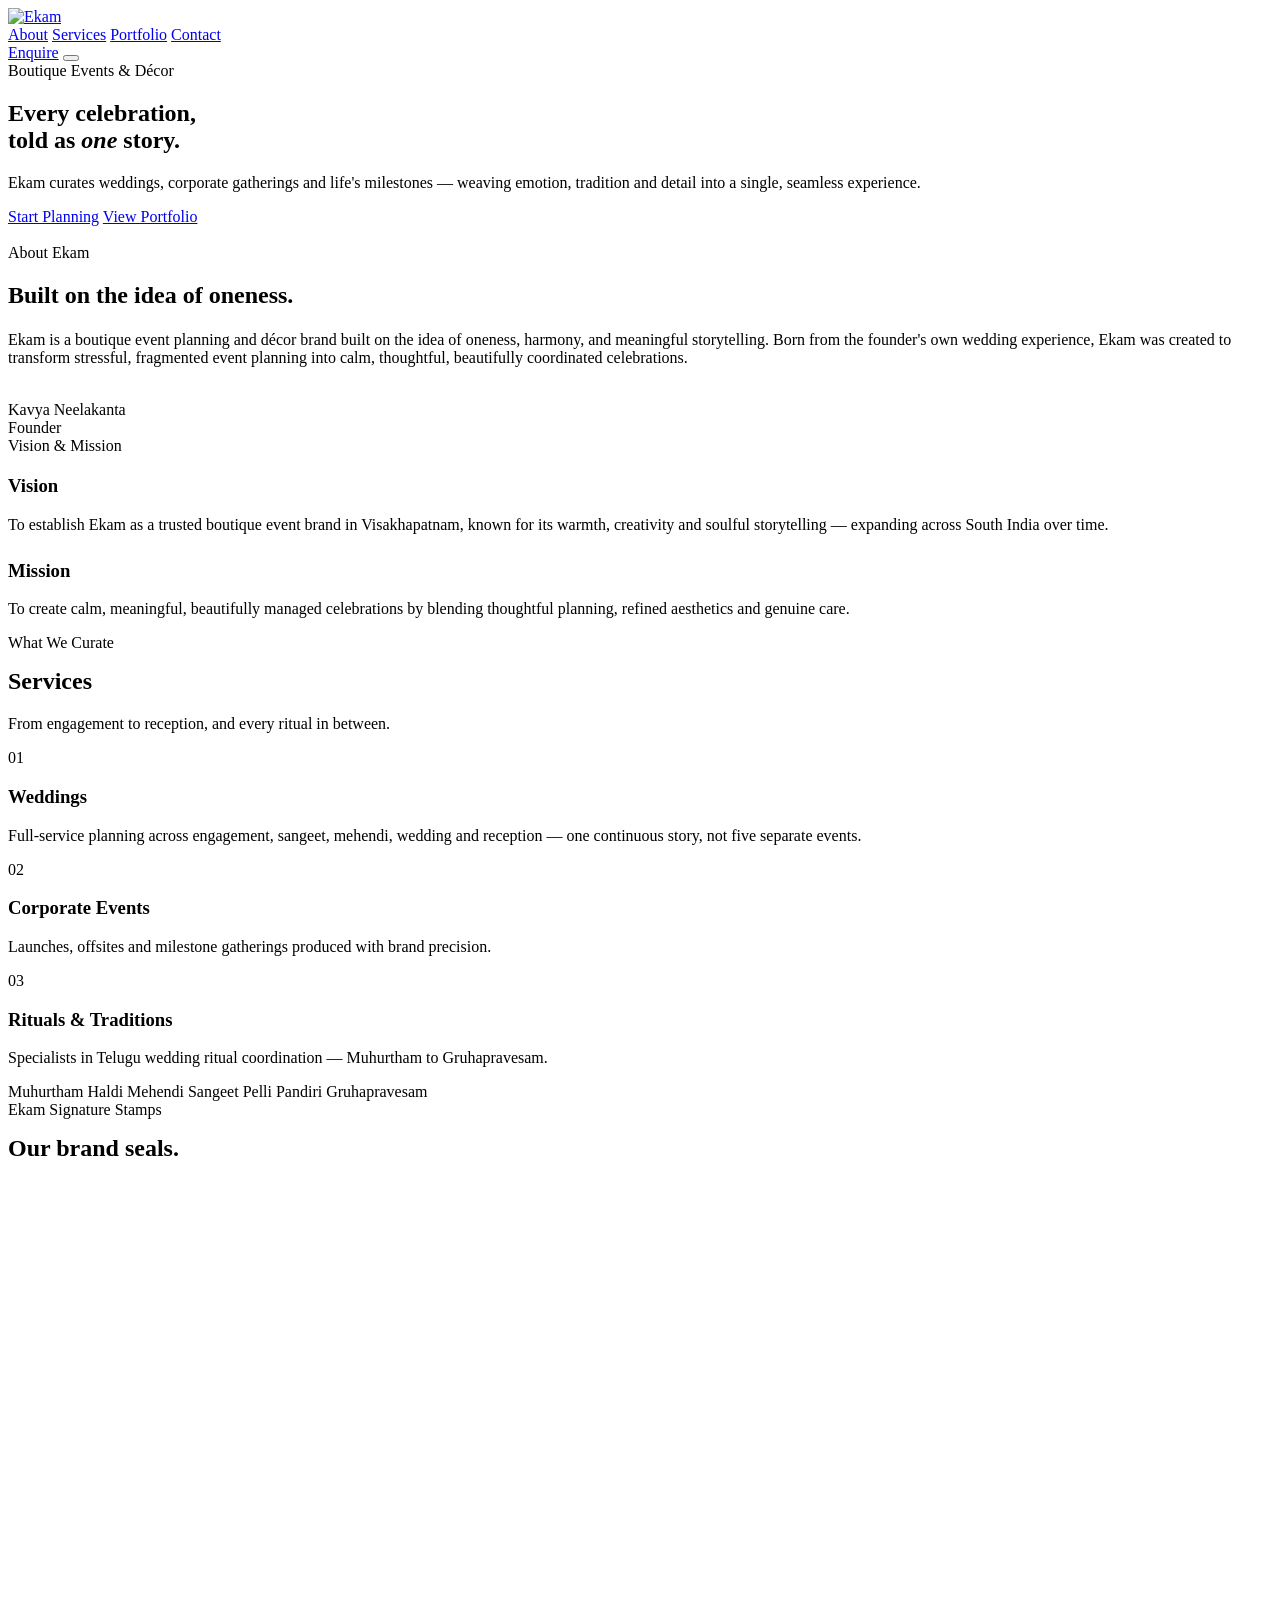
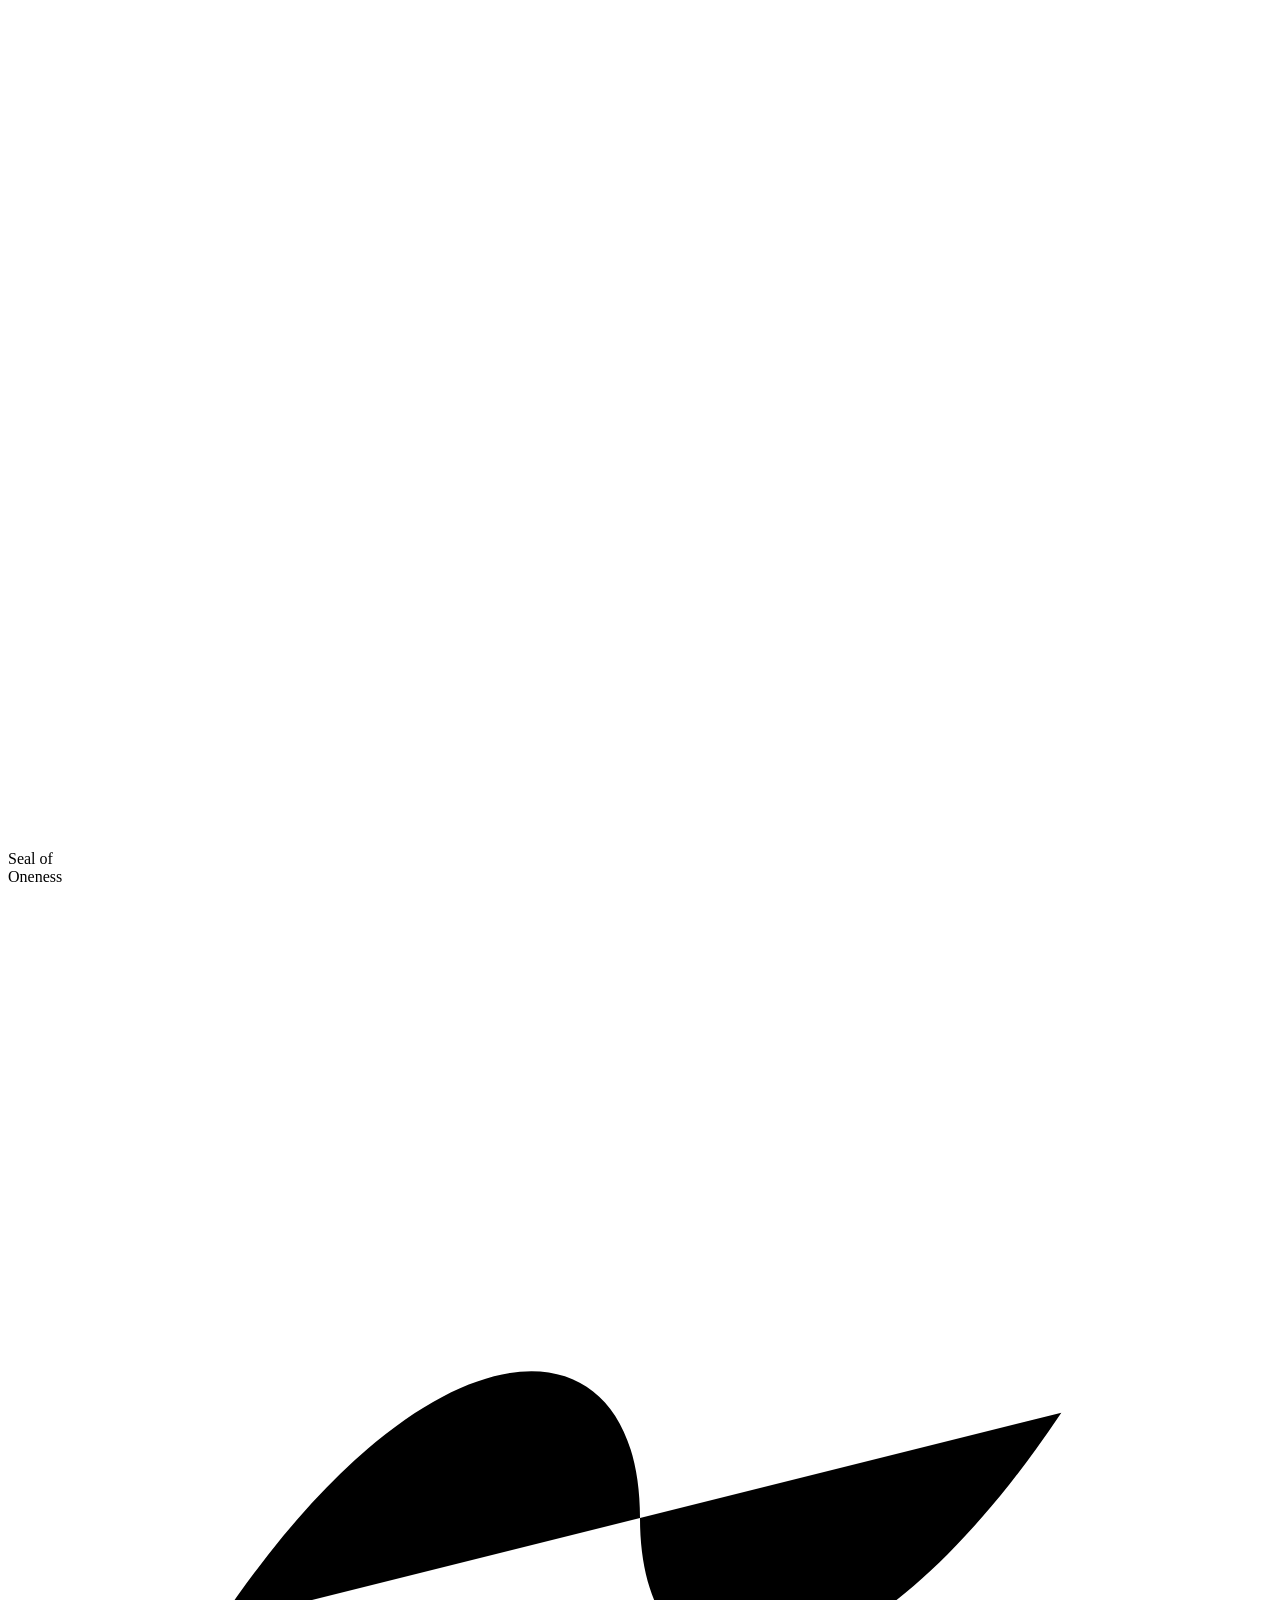
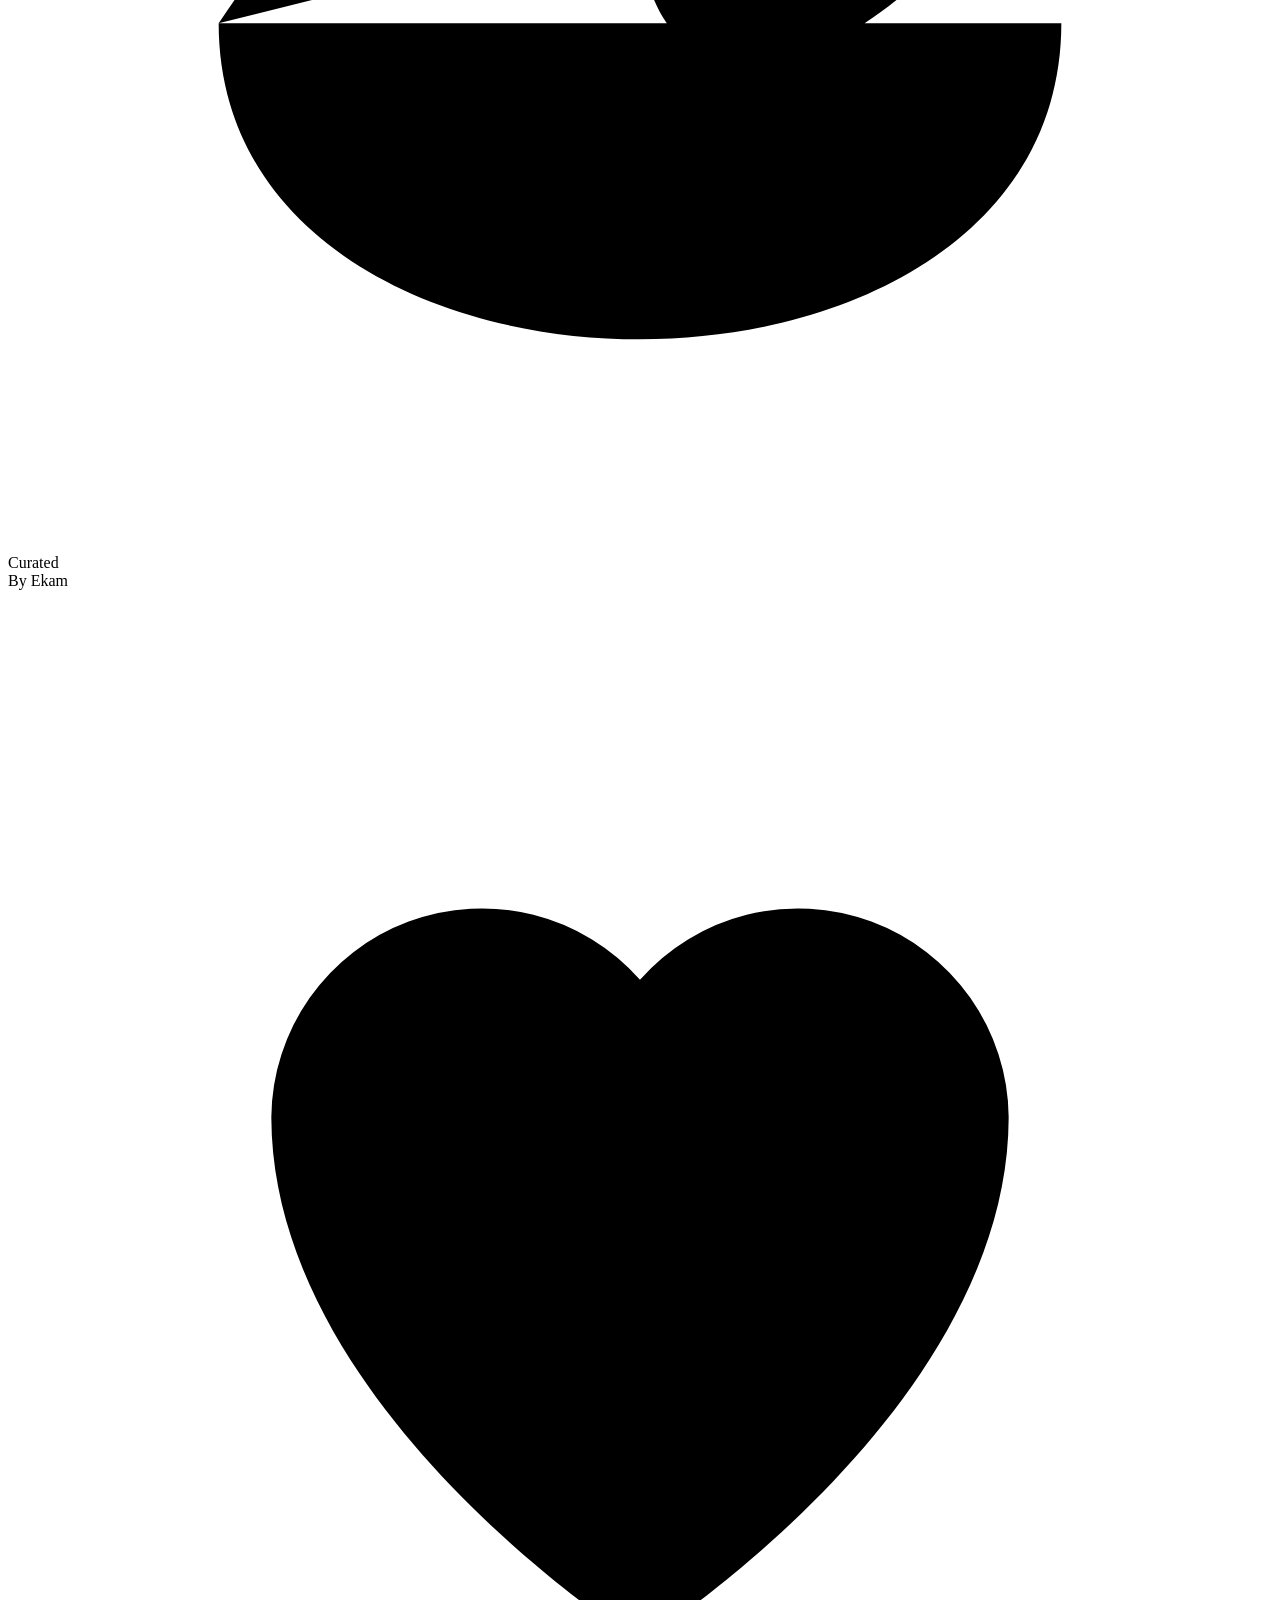
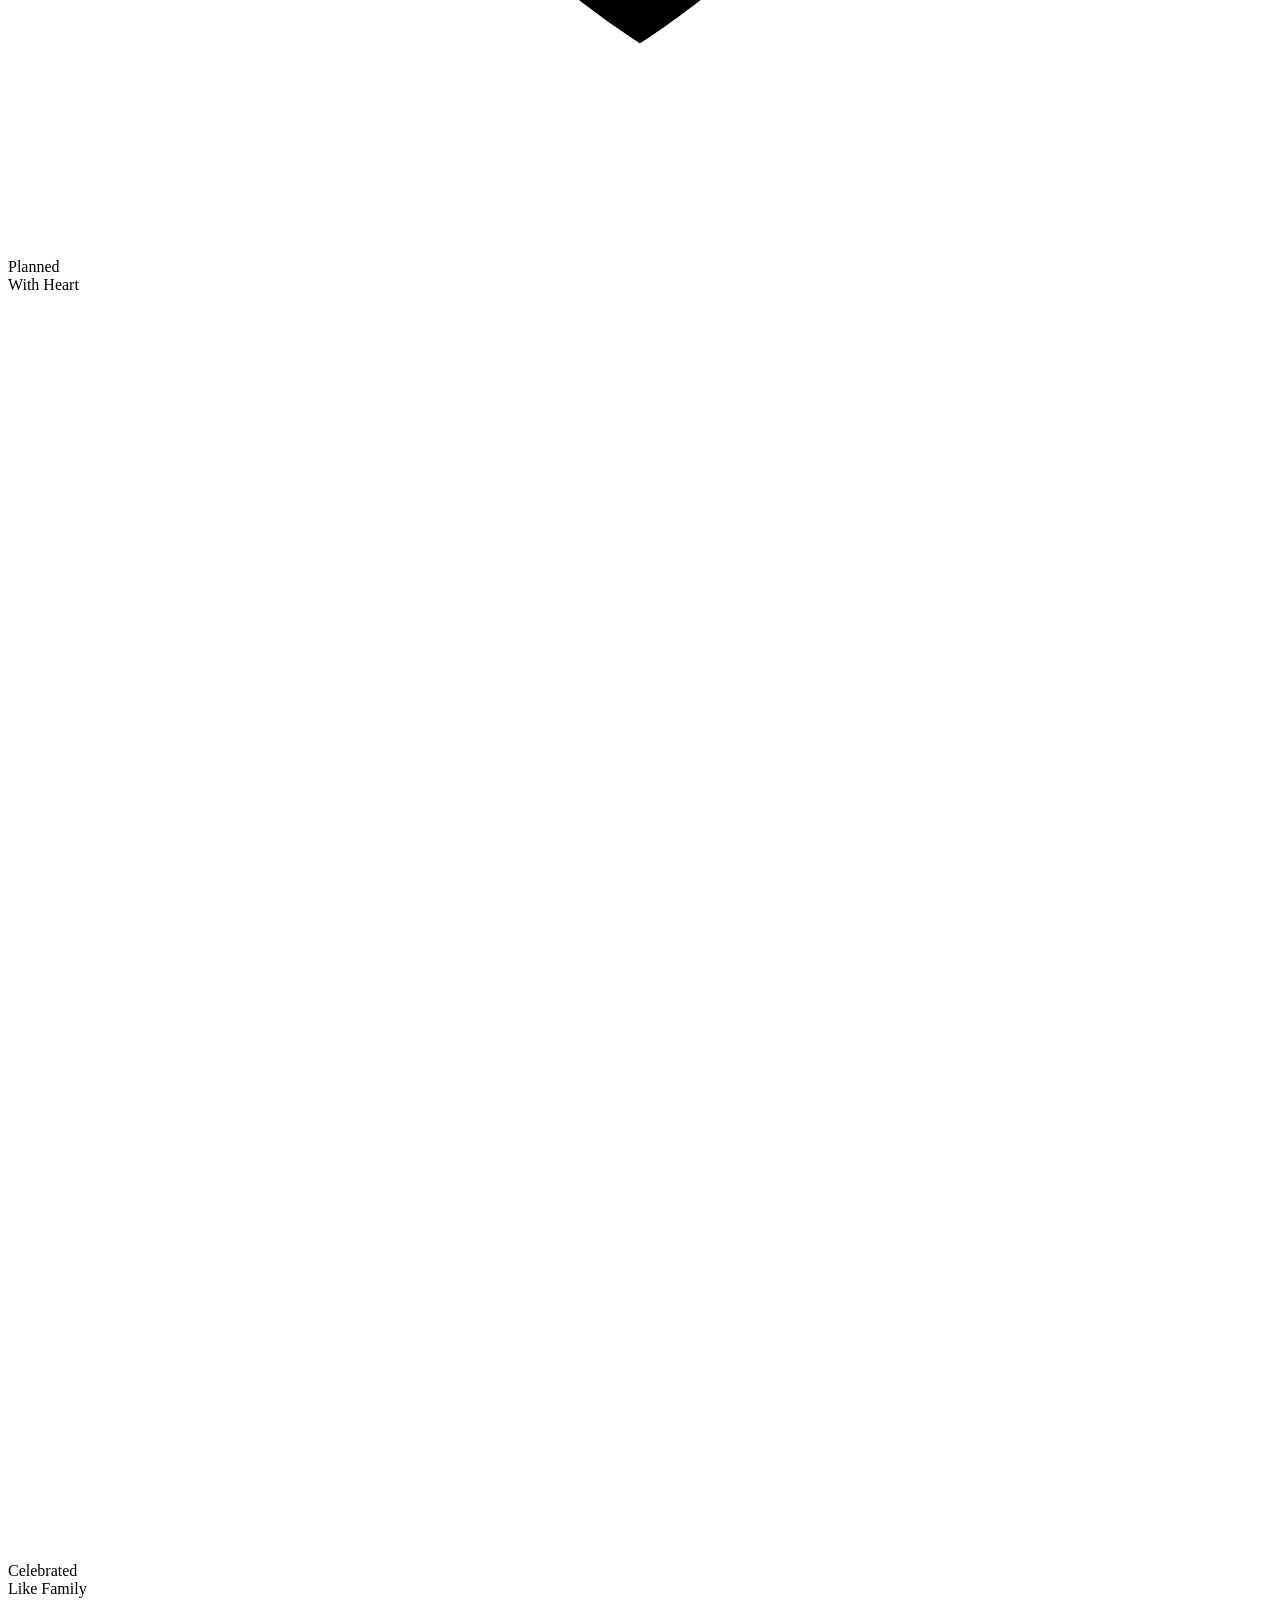
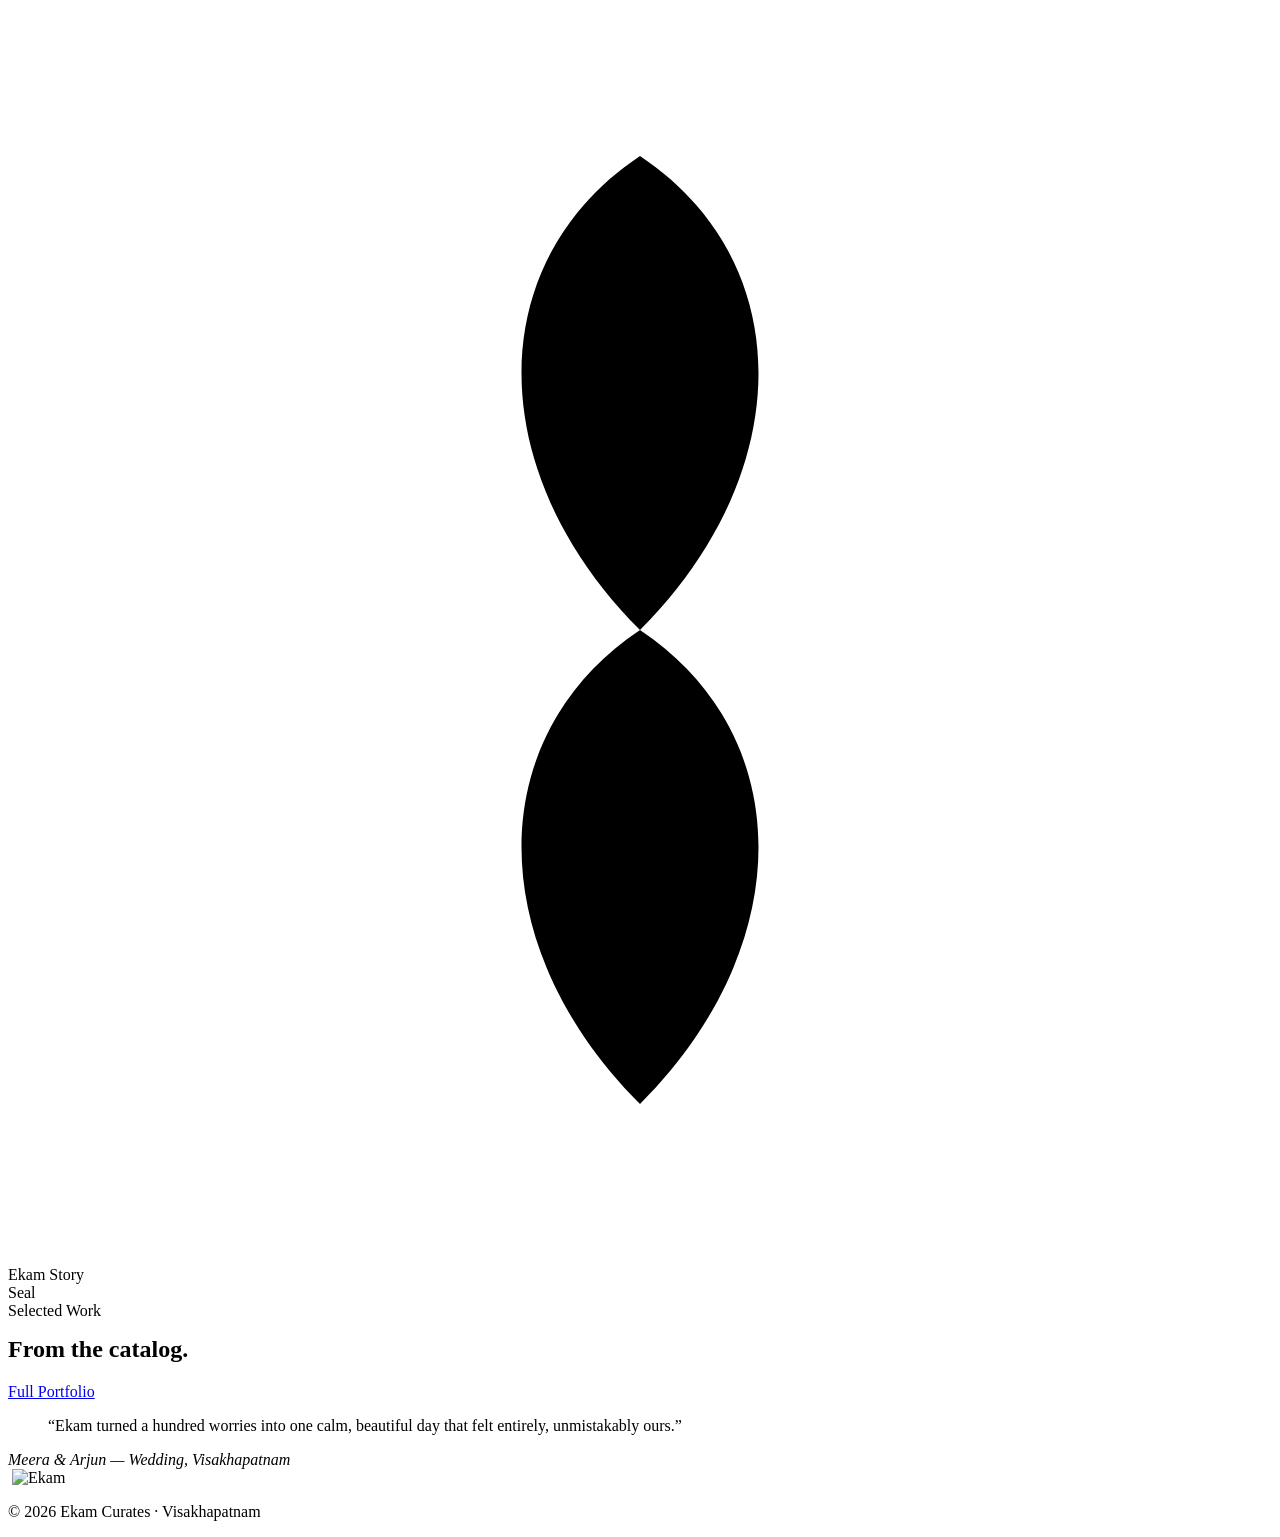
==== index.html @ 67e04a18 "Add files via upload" ====
<!DOCTYPE html>
<html lang="en">
<head>
<meta charset="UTF-8">
<meta name="viewport" content="width=device-width, initial-scale=1.0">
<title>Ekam Curates — Boutique Events & Décor</title>
<meta name="description" content="Ekam curates weddings, corporate gatherings and life's milestones across Visakhapatnam and South India.">
<link rel="icon" href="favicon.ico" sizes="any">
<link rel="icon" href="images/favicon/favicon-32.png" type="image/png" sizes="32x32">
<link rel="icon" href="images/favicon/favicon-16.png" type="image/png" sizes="16x16">
<link rel="apple-touch-icon" href="images/favicon/apple-touch-icon.png">
<link rel="stylesheet" href="css/styles.css">
</head>
<body>

<header class="site-header">
  <div class="wrap">
    <a href="index.html" class="brand"><img src="images/brand/logo-wordmark.png" alt="Ekam"></a>
    <nav class="main-nav">
      <a href="about.html">About</a>
      <a href="services.html">Services</a>
      <a href="portfolio.html">Portfolio</a>
      <a href="contact.html">Contact</a>
    </nav>
    <a href="contact.html" class="btn ghost">Enquire</a>
    <button class="nav-toggle" id="nav-toggle" aria-label="Toggle menu"><span></span><span></span><span></span></button>
  </div>
</header>
<script src="js/main.js"></script>
<script src="js/settings.js"></script>

<section class="hero">
  <div class="hero-bg"></div>
  <div class="wrap hero-inner">
    <span class="eyebrow">Boutique Events &amp; Décor</span>
    <h1>Every celebration,<br>told as <em>one</em> story.</h1>
    <p class="lede" data-setting="hero_subtext">Ekam curates weddings, corporate gatherings and life's milestones — weaving emotion, tradition and detail into a single, seamless experience.</p>
    <div class="hero-foot">
      <a href="contact.html" class="btn">Start Planning</a>
      <a href="portfolio.html" class="btn ghost">View Portfolio</a>
    </div>
  </div>
</section>

<div class="divider-icon"><img src="images/brand/icon-heartdot.png" alt=""></div>

<section id="about">
  <div class="wrap about-grid">
    <div>
      <span class="eyebrow">About Ekam</span>
      <h2 style="margin-top:20px;">Built on the idea of oneness.</h2>
      <p class="lede" style="margin-top:22px; max-width:none;">Ekam is a boutique event planning and décor brand built on the idea of oneness, harmony, and meaningful storytelling. Born from the founder's own wedding experience, Ekam was created to transform stressful, fragmented event planning into calm, thoughtful, beautifully coordinated celebrations.</p>
      <div class="founder-card">
        <img src="images/brand/icon-lotushand.png" alt="">
        <div>
          <div class="name">Kavya Neelakanta</div>
          <div class="role">Founder</div>
        </div>
      </div>
    </div>
    <div>
      <span class="eyebrow">Vision &amp; Mission</span>
      <h3 style="margin-top:20px; color:var(--brown);">Vision</h3>
      <p class="lede" style="margin-top:10px; max-width:none;">To establish Ekam as a trusted boutique event brand in Visakhapatnam, known for its warmth, creativity and soulful storytelling — expanding across South India over time.</p>
      <h3 style="margin-top:26px; color:var(--brown);">Mission</h3>
      <p class="lede" style="margin-top:10px; max-width:none;">To create calm, meaningful, beautifully managed celebrations by blending thoughtful planning, refined aesthetics and genuine care.</p>
    </div>
  </div>
</section>

<section style="background:#fff;">
  <div class="wrap">
    <div class="section-head">
      <div>
        <span class="eyebrow">What We Curate</span>
        <h2 style="margin-top:16px;">Services</h2>
      </div>
      <p class="lede">From engagement to reception, and every ritual in between.</p>
    </div>
    <div class="grid-3">
      <div><span class="num">01</span><h3>Weddings</h3><p>Full-service planning across engagement, sangeet, mehendi, wedding and reception — one continuous story, not five separate events.</p></div>
      <div><span class="num">02</span><h3>Corporate Events</h3><p>Launches, offsites and milestone gatherings produced with brand precision.</p></div>
      <div><span class="num">03</span><h3>Rituals &amp; Traditions</h3><p>Specialists in Telugu wedding ritual coordination — Muhurtham to Gruhapravesam.</p></div>
    </div>
    <div class="chip-row">
      <span class="chip">Muhurtham</span>
      <span class="chip">Haldi</span>
      <span class="chip">Mehendi</span>
      <span class="chip">Sangeet</span>
      <span class="chip">Pelli Pandiri</span>
      <span class="chip">Gruhapravesam</span>
    </div>
  </div>
</section>

<section>
  <div class="wrap">
    <div class="section-head">
      <div>
        <span class="eyebrow">Ekam Signature Stamps</span>
        <h2 style="margin-top:16px;">Our brand seals.</h2>
      </div>
    </div>
    <div class="stamps-row">
      <div class="stamp-item"><div class="stamp"><svg viewBox="0 0 24 24"><path d="M12 3v6M12 3l3 4M12 3l-3 4M12 3l5 2M12 3l-5 2"/></svg></div><div class="label">Seal of<br>Oneness</div></div>
      <div class="stamp-item"><div class="stamp"><svg viewBox="0 0 24 24"><path d="M4 14c4-6 8-6 8-2s4 4 8-2M4 14c0 4 4 6 8 6s8-2 8-6"/></svg></div><div class="label">Curated<br>By Ekam</div></div>
      <div class="stamp-item"><div class="stamp"><svg viewBox="0 0 24 24"><path d="M12 20s-7-4.4-7-10a4 4 0 0 1 7-2.6A4 4 0 0 1 19 10c0 5.6-7 10-7 10z"/></svg></div><div class="label">Planned<br>With Heart</div></div>
      <div class="stamp-item"><div class="stamp"><svg viewBox="0 0 24 24"><path d="M12 2v4M12 18v4M2 12h4M18 12h4M5 5l3 3M16 16l3 3M19 5l-3 3M8 16l-3 3"/></svg></div><div class="label">Celebrated<br>Like Family</div></div>
      <div class="stamp-item"><div class="stamp"><svg viewBox="0 0 24 24"><path d="M12 3c3 2 3 6 0 9-3-3-3-7 0-9zM12 12c3 2 3 6 0 9-3-3-3-7 0-9z"/></svg></div><div class="label">Ekam Story<br>Seal</div></div>
    </div>
  </div>
</section>

<section style="background:#fff;">
  <div class="wrap">
    <div class="section-head">
      <div>
        <span class="eyebrow">Selected Work</span>
        <h2 style="margin-top:16px;">From the catalog.</h2>
      </div>
      <a href="portfolio.html" class="btn ghost">Full Portfolio</a>
    </div>
    <div class="catalog" id="home-catalog">
      <p style="opacity:.6;">Loading…</p>
    </div>
  </div>
</section>

<section class="testimonial">
  <div class="wrap">
    <blockquote>&ldquo;<span data-setting="testimonial_quote">Ekam turned a hundred worries into one calm, beautiful day that felt entirely, unmistakably ours.</span>&rdquo;</blockquote>
    <cite data-setting="testimonial_author">Meera &amp; Arjun — Wedding, Visakhapatnam</cite>
  </div>
</section>

<footer class="site-footer">
  <div class="footer-pattern"></div>
  <div class="footer-inner">
    <img class="bow" src="images/brand/icon-bow.png" alt="">
    <img class="wordmark" src="images/brand/logo-wordmark.png" alt="Ekam">
    <p>&copy; 2026 Ekam Curates · Visakhapatnam</p>
  </div>
</footer>

<script>
fetch('content/portfolio.json').then(r=>r.json()).then(data=>{
  const items=(data.items||[]).slice(0,4);
  const tones=['linear-gradient(155deg,#6e1e1e,#3c0f0f)','linear-gradient(155deg,#c2a14d,#8a6f2f)','linear-gradient(155deg,#d76c6b,#a3413f)','linear-gradient(155deg,#4a3728,#2b1e15)'];
  document.getElementById('home-catalog').innerHTML = items.map((it,i)=>{
    const imgs = it.images || (it.image ? [it.image] : []);
    const imgUrl = imgs[0] ? imgs[0].replace(/^\//, '') : '';
    const bg = imgUrl ? `background-image:url('${imgUrl}')` : `background:${tones[i%4]}`;
    const badge = imgs.length > 1 ? `<span class="count">${imgs.length} photos</span>` : '';
    return `<a href="portfolio.html" class="plate">${badge}<div class="art" style="${bg}"><span class="tag">${(it.category||'').toUpperCase()}</span></div><div class="title">${it.title||''}</div><div class="meta">${(it.category||'').toUpperCase()}${it.location?' · '+it.location:''}</div></a>`;
  }).join('');
}).catch(()=>{ document.getElementById('home-catalog').innerHTML=''; });
</script>
</body>
</html>
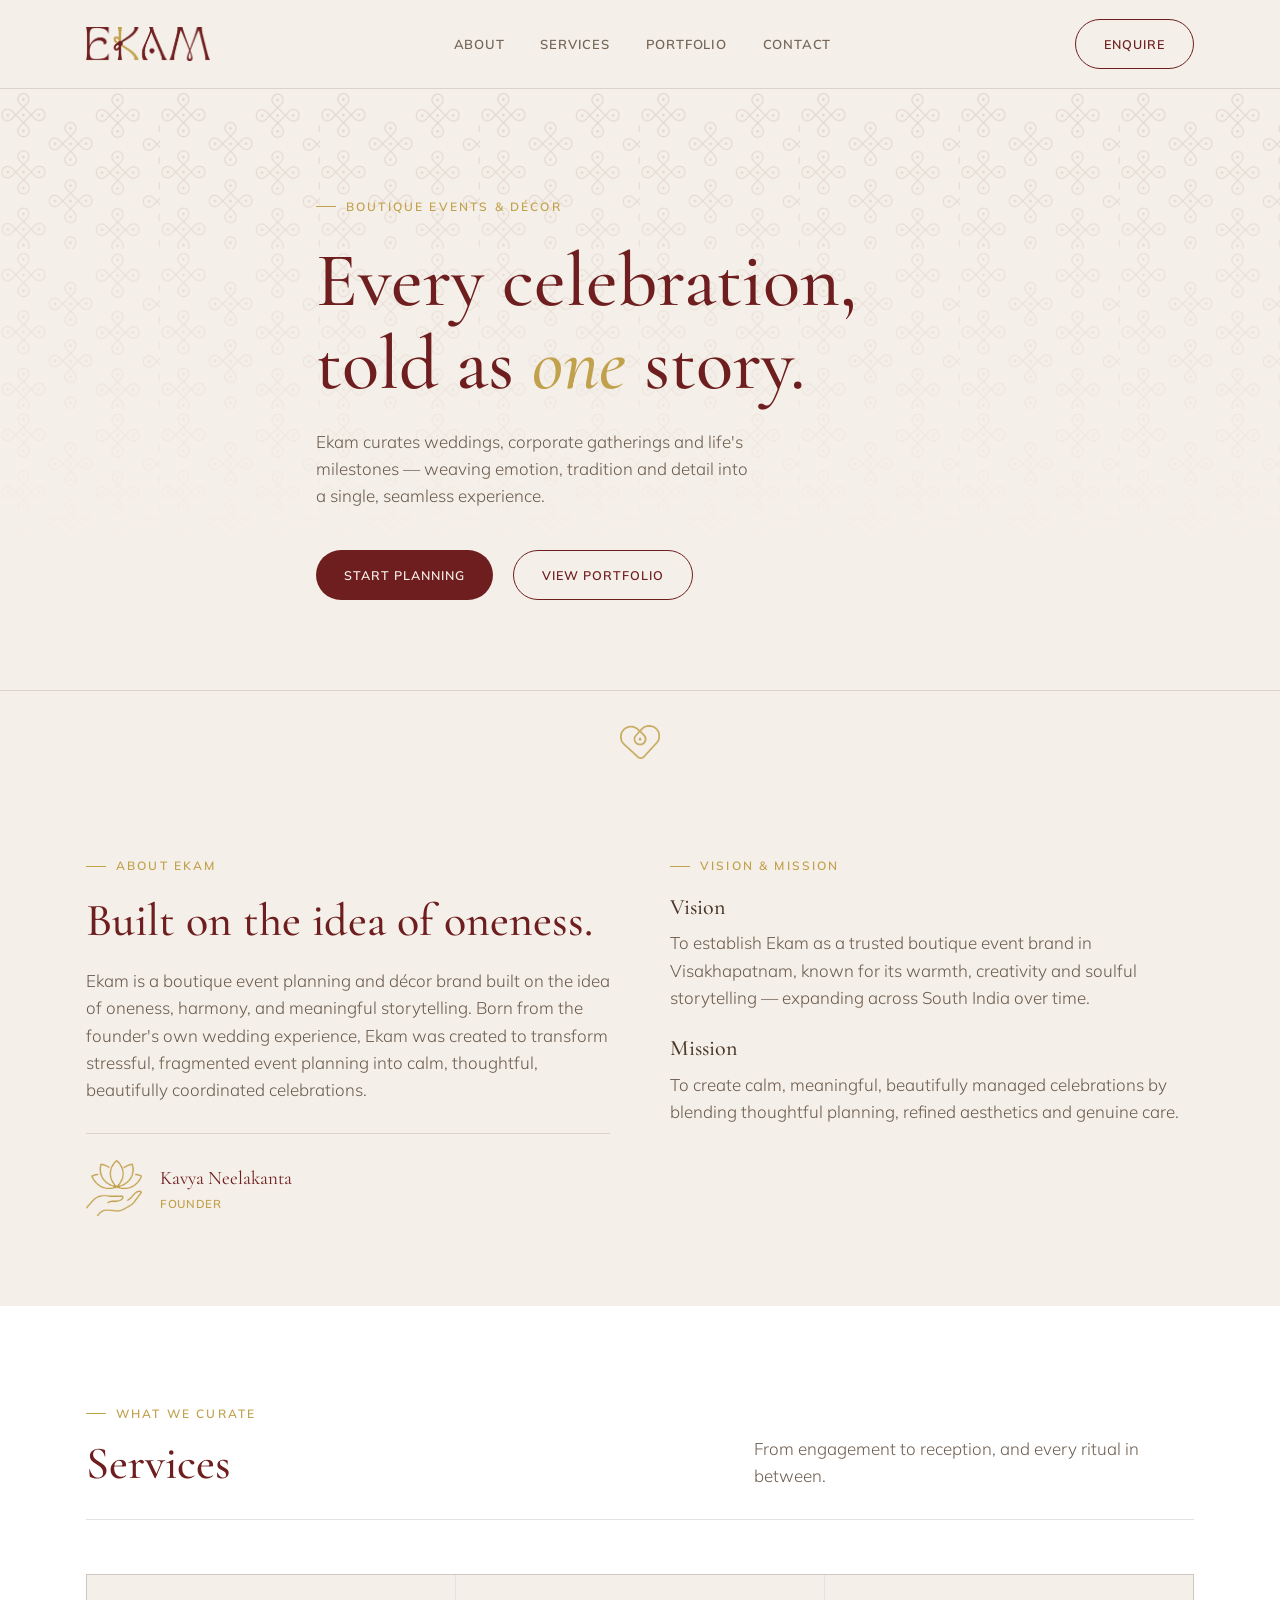
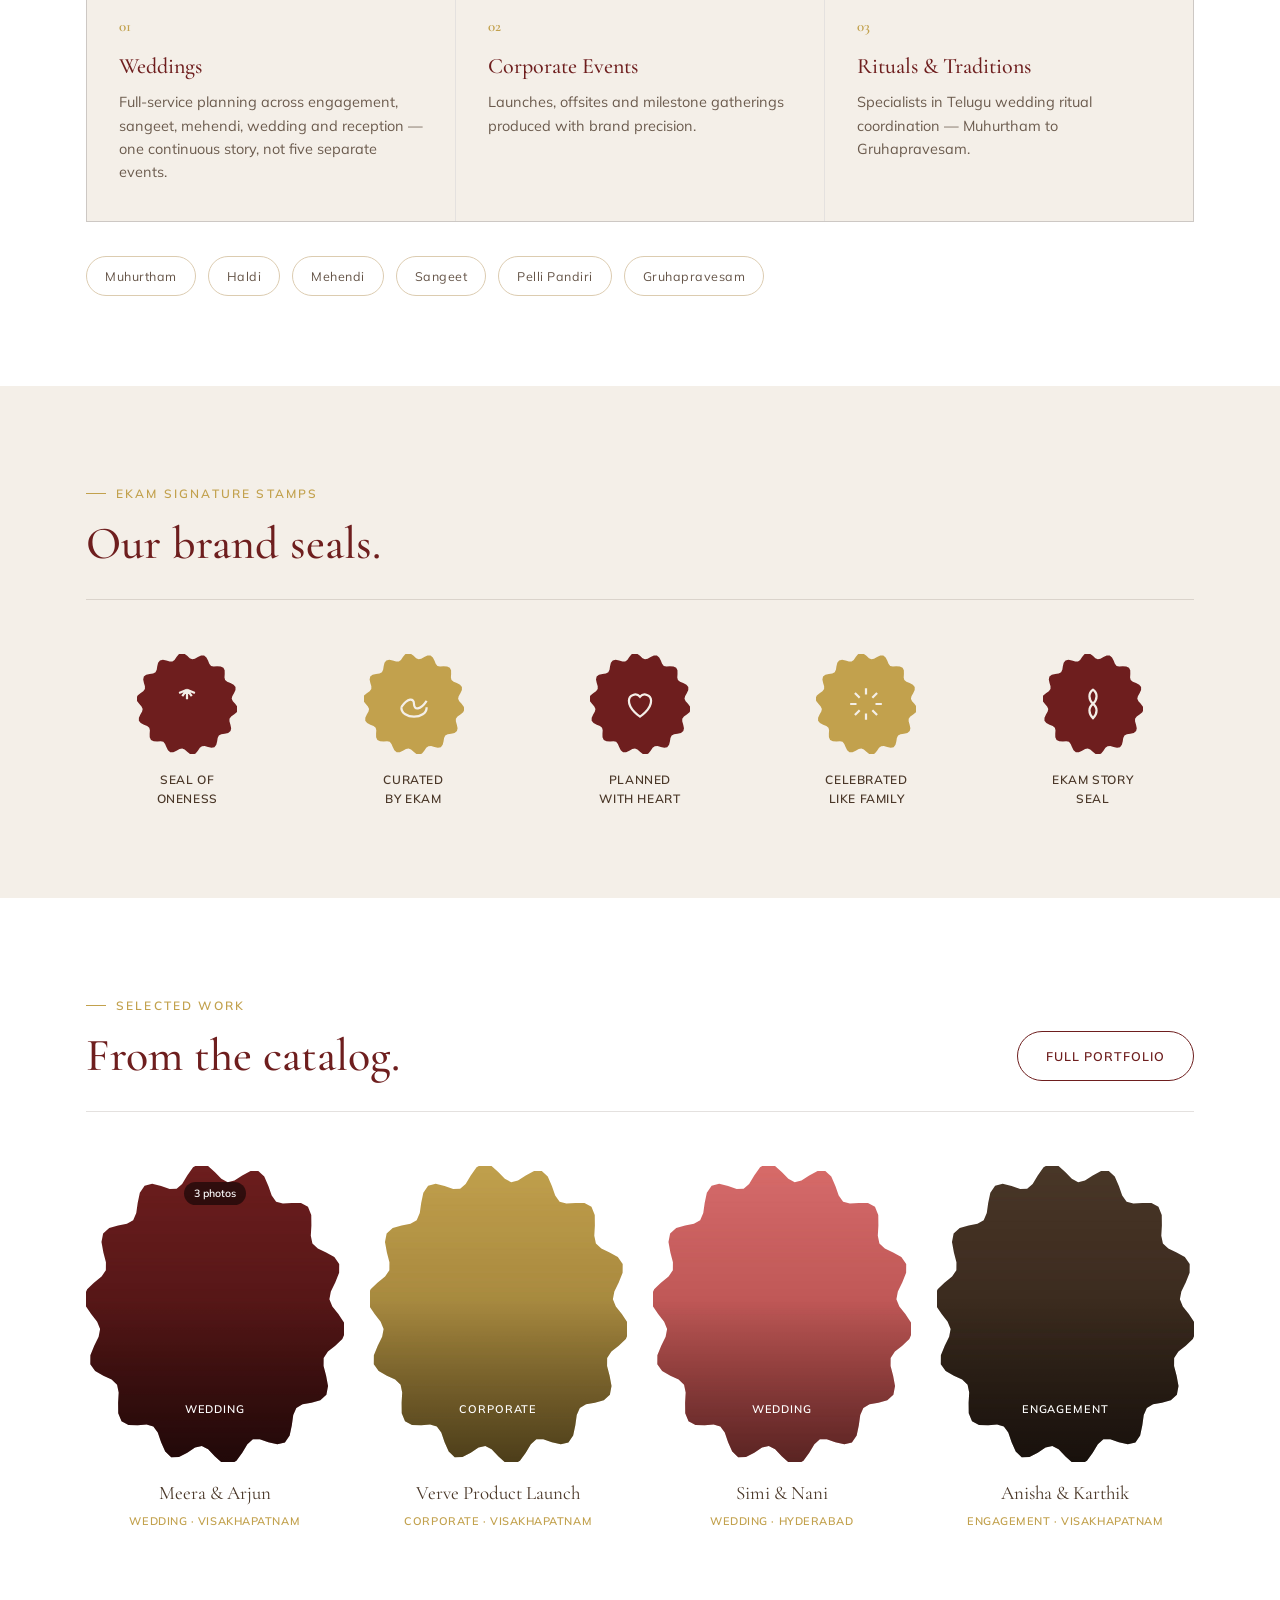
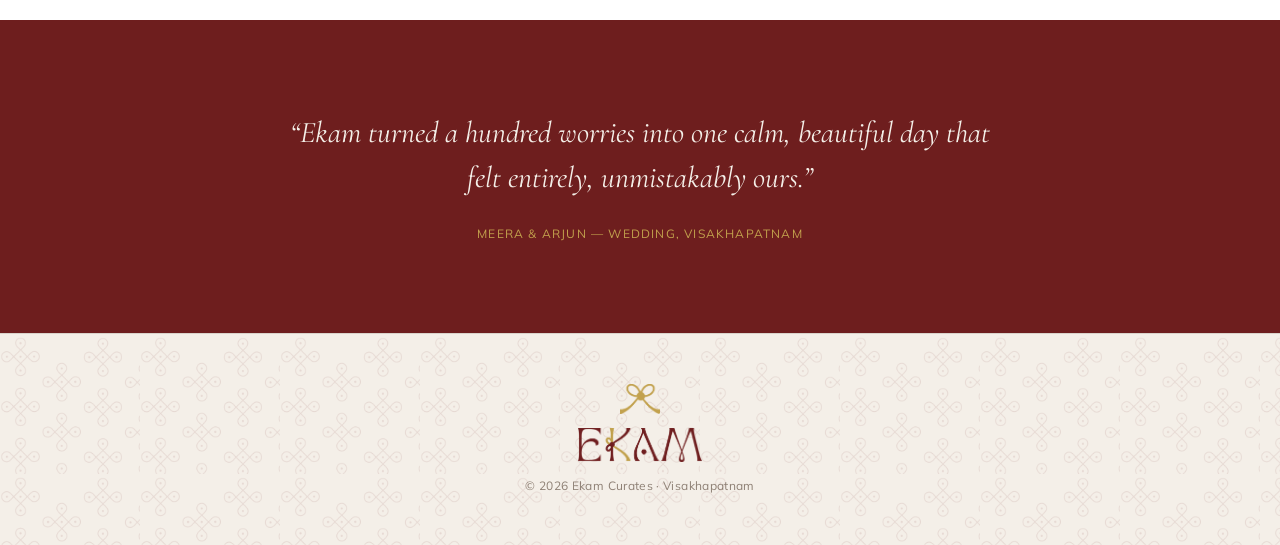
==== commit ec83def8: "Update index.html with versioned assets and script refactor Updated links to stylesheets and scripts" ====
--- a/index.html
+++ b/index.html
@@ -9,7 +9,7 @@
 <link rel="icon" href="images/favicon/favicon-32.png" type="image/png" sizes="32x32">
 <link rel="icon" href="images/favicon/favicon-16.png" type="image/png" sizes="16x16">
 <link rel="apple-touch-icon" href="images/favicon/apple-touch-icon.png">
-<link rel="stylesheet" href="css/styles.css">
+<link rel="stylesheet" href="css/styles.css?v=4">
 </head>
 <body>
 
@@ -26,8 +26,10 @@
     <button class="nav-toggle" id="nav-toggle" aria-label="Toggle menu"><span></span><span></span><span></span></button>
   </div>
 </header>
-<script src="js/main.js"></script>
-<script src="js/settings.js"></script>
+<script src="js/main.js?v=4"></script>
+<script src="js/settings.js?v=4"></script>
+
+<main id="page-wrapper" class="page-content-wrapper slide-in-left">
 
 <section class="hero">
   <div class="hero-bg"></div>
@@ -142,18 +144,26 @@
   </div>
 </footer>
 
+</main>
+
 <script>
-fetch('content/portfolio.json').then(r=>r.json()).then(data=>{
-  const items=(data.items||[]).slice(0,4);
-  const tones=['linear-gradient(155deg,#6e1e1e,#3c0f0f)','linear-gradient(155deg,#c2a14d,#8a6f2f)','linear-gradient(155deg,#d76c6b,#a3413f)','linear-gradient(155deg,#4a3728,#2b1e15)'];
-  document.getElementById('home-catalog').innerHTML = items.map((it,i)=>{
-    const imgs = it.images || (it.image ? [it.image] : []);
-    const imgUrl = imgs[0] ? imgs[0].replace(/^\//, '') : '';
-    const bg = imgUrl ? `background-image:url('${imgUrl}')` : `background:${tones[i%4]}`;
-    const badge = imgs.length > 1 ? `<span class="count">${imgs.length} photos</span>` : '';
-    return `<a href="portfolio.html" class="plate">${badge}<div class="art" style="${bg}"><span class="tag">${(it.category||'').toUpperCase()}</span></div><div class="title">${it.title||''}</div><div class="meta">${(it.category||'').toUpperCase()}${it.location?' · '+it.location:''}</div></a>`;
-  }).join('');
-}).catch(()=>{ document.getElementById('home-catalog').innerHTML=''; });
+window.initHomePage = function() {
+  const catEl = document.getElementById('home-catalog');
+  if (!catEl) return;
+  fetch('content/portfolio.json').then(r=>r.json()).then(data=>{
+    const items=(data.items||[]).slice(0,4);
+    const tones=['linear-gradient(155deg,#6e1e1e,#3c0f0f)','linear-gradient(155deg,#c2a14d,#8a6f2f)','linear-gradient(155deg,#d76c6b,#a3413f)','linear-gradient(155deg,#4a3728,#2b1e15)'];
+    catEl.innerHTML = items.map((it,i)=>{
+      const imgs = it.images || (it.image ? [it.image] : []);
+      const imgUrl = imgs[0] ? imgs[0].replace(/^\//, '') : '';
+      const bg = imgUrl ? `background-image:url('${imgUrl}')` : `background:${tones[i%4]}`;
+      const badge = imgs.length > 1 ? `<span class="count">${imgs.length} photos</span>` : '';
+      return `<a href="portfolio.html" class="plate">${badge}<div class="art" style="${bg}"><span class="tag">${(it.category||'').toUpperCase()}</span></div><div class="title">${it.title||''}</div><div class="meta">${(it.category||'').toUpperCase()}${it.location?' · '+it.location:''}</div></a>`;
+    }).join('');
+    if (window.bindInternalLinks) window.bindInternalLinks();
+  }).catch(()=>{ if (catEl) catEl.innerHTML=''; });
+};
+window.initHomePage();
 </script>
 </body>
 </html>
--- a/css/styles.css
+++ b/css/styles.css
@@ -0,0 +1,227 @@
+@import url('https://fonts.googleapis.com/css2?family=Cormorant+Garamond:ital,wght@0,400;0,500;0,600;1,500;1,600&family=Mulish:wght@300;400;500;600&display=swap');
+
+:root{
+  --maroon:#6e1e1e; --gulabi:#d76c6b; --gold:#c2a14d; --sand:#d6c3a3; --ivory:#f4efe8; --brown:#4a3728;
+  --line: rgba(74,55,40,0.15);
+  --font-display:'Cormorant Garamond', serif; /* placeholder for licensed "Begum" */
+  --font-body:'Mulish', sans-serif;
+  --stamp: polygon(98.00% 50.00%, 100.18% 52.82%, 100.88% 55.73%, 99.55% 58.42%, 96.80% 60.68%, 93.95% 62.66%, 92.29% 64.80%, 92.26% 67.50%, 93.25% 70.83%, 93.99% 74.31%, 93.35% 77.24%, 90.99% 79.09%, 87.53% 79.93%, 84.10% 80.48%, 81.68% 81.68%, 80.48% 84.10%, 79.93% 87.53%, 79.09% 90.99%, 77.24% 93.35%, 74.31% 93.99%, 70.83% 93.25%, 67.50% 92.26%, 64.80% 92.29%, 62.66% 93.95%, 60.68% 96.80%, 58.42% 99.55%, 55.73% 100.88%, 52.82% 100.18%, 50.00% 98.00%, 47.44% 95.67%, 44.98% 94.52%, 42.34% 95.09%, 39.32% 96.80%, 36.09% 98.30%, 33.09% 98.33%, 30.77% 96.44%, 29.17% 93.25%, 27.88% 90.03%, 26.16% 87.93%, 23.53% 87.30%, 20.07% 87.53%, 16.51% 87.48%, 13.80% 86.20%, 12.52% 83.49%, 12.47% 79.93%, 12.70% 76.47%, 12.07% 73.84%, 9.97% 72.12%, 6.75% 70.83%, 3.56% 69.23%, 1.67% 66.91%, 1.70% 63.91%, 3.20% 60.68%, 4.91% 57.66%, 5.48% 55.02%, 4.33% 52.56%, 2.00% 50.00%, -0.18% 47.18%, -0.88% 44.27%, 0.45% 41.58%, 3.20% 39.32%, 6.05% 37.34%, 7.71% 35.20%, 7.74% 32.50%, 6.75% 29.17%, 6.01% 25.69%, 6.65% 22.76%, 9.01% 20.91%, 12.47% 20.07%, 15.90% 19.52%, 18.32% 18.32%, 19.52% 15.90%, 20.07% 12.47%, 20.91% 9.01%, 22.76% 6.65%, 25.69% 6.01%, 29.17% 6.75%, 32.50% 7.74%, 35.20% 7.71%, 37.34% 6.05%, 39.32% 3.20%, 41.58% 0.45%, 44.27% -0.88%, 47.18% -0.18%, 50.00% 2.00%, 52.56% 4.33%, 55.02% 5.48%, 57.66% 4.91%, 60.68% 3.20%, 63.91% 1.70%, 66.91% 1.67%, 69.23% 3.56%, 70.83% 6.75%, 72.12% 9.97%, 73.84% 12.07%, 76.47% 12.70%, 79.93% 12.47%, 83.49% 12.52%, 86.20% 13.80%, 87.48% 16.51%, 87.53% 20.07%, 87.30% 23.53%, 87.93% 26.16%, 90.03% 27.88%, 93.25% 29.17%, 96.44% 30.77%, 98.33% 33.09%, 98.30% 36.09%, 96.80% 39.32%, 95.09% 42.34%, 94.52% 44.98%, 95.67% 47.44%);
+}
+*,*::before,*::after{ box-sizing:border-box; }
+html {
+  scroll-behavior: smooth;
+  overflow-x: hidden;
+}
+
+body {
+  margin: 0;
+  background: var(--ivory);
+  color: var(--brown);
+  font-family: var(--font-body);
+  line-height: 1.6;
+  -webkit-font-smoothing: antialiased;
+  overflow-x: hidden;
+}
+
+/* Page Transition Wrapper & Animations */
+.page-content-wrapper {
+  opacity: 1;
+  transform: translateX(0);
+  will-change: opacity, transform;
+}
+
+.page-content-wrapper.slide-out-right {
+  opacity: 0 !important;
+  transform: translateX(60px) !important;
+  transition: opacity 0.18s ease-in, transform 0.18s ease-in !important;
+}
+
+.page-content-wrapper.slide-in-left {
+  animation: pageSlideInLeft 0.38s cubic-bezier(0.16, 1, 0.3, 1) forwards !important;
+}
+
+@keyframes pageSlideInLeft {
+  0% {
+    opacity: 0;
+    transform: translateX(-70px);
+  }
+  100% {
+    opacity: 1;
+    transform: translateX(0);
+  }
+}
+
+@media (prefers-reduced-motion: reduce) {
+  .page-content-wrapper,
+  .page-content-wrapper.slide-in-left,
+  .page-content-wrapper.slide-out-right {
+    animation: none !important;
+    transition: none !important;
+    transform: none !important;
+    opacity: 1 !important;
+  }
+}
+img{ max-width:100%; display:block; }
+a{ color:inherit; text-decoration:none; }
+.wrap{ max-width:1180px; margin:0 auto; padding:0 36px; }
+h1,h2,h3{ font-family:var(--font-display); font-weight:500; margin:0; color:var(--maroon); line-height:1.08; }
+h1{ font-size:clamp(42px,6vw,80px); }
+h2{ font-size:clamp(30px,3.6vw,46px); }
+h3{ font-size:22px; }
+em{ font-style:italic; color:var(--gold); }
+p{ margin:0; }
+.lede{ font-size:17px; color:var(--brown); opacity:.8; max-width:44ch; font-weight:300; }
+.eyebrow{ font-weight:600; font-size:12px; letter-spacing:.18em; text-transform:uppercase; color:var(--gold); display:inline-flex; align-items:center; gap:10px; }
+.eyebrow::before{ content:''; width:20px; height:1px; background:var(--gold); }
+.stamp{ clip-path: var(--stamp); }
+
+/* header */
+.site-header{ position:sticky; top:0; z-index:50; background:rgba(244,239,232,.92); backdrop-filter:blur(8px); border-bottom:1px solid var(--line); }
+@media (max-width:860px){
+  /* backdrop-filter on an ancestor creates a new containing block for
+     position:fixed descendants, which breaks the full-screen mobile nav
+     overlay below — drop the filter on small screens */
+  .site-header{ backdrop-filter:none; background:var(--ivory); }
+}
+.site-header .wrap{ display:flex; align-items:center; justify-content:space-between; height:88px; }
+.brand img{ height:34px; width:auto; display:block; }
+.main-nav{ display:flex; gap:36px; }
+.main-nav a{ font-size:13px; letter-spacing:.06em; text-transform:uppercase; color:var(--brown); opacity:.75; font-weight:600; }
+.main-nav a:hover, .main-nav a.active{ opacity:1; color:var(--maroon); }
+.nav-toggle{ display:none; background:none; border:none; flex-direction:column; gap:5px; padding:8px; cursor:pointer; }
+.nav-toggle span{ width:22px; height:2px; background:var(--maroon); display:block; border-radius:2px; }
+@media (max-width:860px){
+  .site-header .wrap{ height:68px; }
+  .brand img{ height:28px; }
+  .main-nav{
+    position:fixed; inset:68px 0 0 0; background:var(--ivory);
+    flex-direction:column; align-items:flex-start; justify-content:flex-start;
+    padding:34px 32px; gap:26px; z-index:90;
+    transform:translateY(-8px); opacity:0; pointer-events:none;
+    transition:opacity .25s ease, transform .25s ease;
+  }
+  .main-nav.open{ opacity:1; transform:translateY(0); pointer-events:auto; }
+  .main-nav a{ font-size:16px; }
+  .nav-toggle{ display:flex; }
+}
+.btn{ display:inline-flex; align-items:center; gap:8px; padding:14px 28px; background:var(--maroon); color:var(--ivory); border-radius:999px; font-size:12.5px; letter-spacing:.08em; text-transform:uppercase; font-weight:600; transition:background .3s ease; border:none; cursor:pointer; }
+.btn:hover{ background:var(--brown); }
+.btn.ghost{ background:transparent; border:1px solid var(--maroon); color:var(--maroon); }
+.btn.ghost:hover{ background:var(--maroon); color:var(--ivory); }
+
+/* hero */
+.hero{ position:relative; padding:100px 0 90px; overflow:hidden; border-bottom:1px solid var(--line); }
+.hero-bg{ position:absolute; inset:0; opacity:.16; background-image:url('../images/brand/pattern-tile.png'); background-size:160px 160px; -webkit-mask-image:linear-gradient(180deg, rgba(0,0,0,0.9), transparent 78%); mask-image:linear-gradient(180deg, rgba(0,0,0,0.9), transparent 78%); }
+.page-hero .hero-bg{ opacity:.12; }
+.hero-inner{ position:relative; z-index:2; max-width:720px; }
+.hero .eyebrow{ margin-bottom:24px; }
+.hero h1{ margin-bottom:22px; }
+.hero-foot{ margin-top:40px; display:flex; gap:20px; flex-wrap:wrap; }
+.divider-icon{ display:flex; justify-content:center; padding:34px 0 0; }
+.divider-icon img{ height:34px; width:auto; opacity:.85; }
+
+/* sections */
+section{ padding:90px 0; }
+.section-head{ display:flex; justify-content:space-between; align-items:flex-end; gap:30px; margin-bottom:54px; border-bottom:1px solid var(--line); padding-bottom:30px; flex-wrap:wrap; }
+.section-head .lede{ margin-top:12px; }
+
+.grid-3{ display:grid; grid-template-columns:repeat(3,1fr); gap:1px; background:var(--line); border:1px solid var(--line); }
+.grid-3 > div{ background:var(--ivory); padding:38px 32px; }
+.grid-3 h3{ margin:16px 0 12px; }
+.grid-3 p{ font-size:14.5px; opacity:.8; }
+.grid-3 .num{ font-family:var(--font-display); font-size:15px; color:var(--gold); font-weight:600; }
+@media (max-width:860px){ .grid-3{ grid-template-columns:1fr; } }
+
+.chip-row{ display:flex; flex-wrap:wrap; gap:12px; margin-top:34px; }
+.chip{ font-size:12.5px; letter-spacing:.04em; padding:9px 18px; border:1px solid var(--sand); border-radius:999px; color:var(--brown); background:#fff; opacity:.85; }
+
+.stamps-row{ display:grid; grid-template-columns:repeat(5,1fr); gap:24px; }
+@media (max-width:900px){ .stamps-row{ grid-template-columns:repeat(2,1fr); } }
+.stamp-item{ text-align:center; }
+.stamp-item .stamp{ width:100px; height:100px; margin:0 auto 16px; background:var(--maroon); display:flex; align-items:center; justify-content:center; }
+.stamp-item:nth-child(2n) .stamp{ background:var(--gold); }
+.stamp-item svg{ width:38px; height:38px; stroke:var(--ivory); fill:none; stroke-width:1.4; }
+.stamp-item .label{ font-size:12px; letter-spacing:.05em; text-transform:uppercase; font-weight:600; color:var(--brown); }
+
+/* portfolio */
+.filters{ display:flex; gap:10px; flex-wrap:wrap; margin-bottom:44px; }
+.filter-btn{ font-size:12px; letter-spacing:.06em; text-transform:uppercase; padding:9px 18px; border:1px solid var(--line); border-radius:999px; background:transparent; color:var(--brown); opacity:.75; font-weight:600; }
+.filter-btn:hover{ border-color:var(--gold); opacity:1; }
+.filter-btn.active{ background:var(--maroon); border-color:var(--maroon); color:var(--ivory); opacity:1; }
+.catalog{ display:grid; grid-template-columns:repeat(4,1fr); gap:26px; }
+@media (max-width:980px){ .catalog{ grid-template-columns:repeat(2,1fr); } }
+@media (max-width:560px){ .catalog{ grid-template-columns:1fr; } }
+.plate{ text-align:center; }
+.plate.hide{ display:none; }
+.plate .art{ aspect-ratio:1/1.15; position:relative; overflow:hidden; clip-path: var(--stamp); background-size:cover; background-position:center; display:flex; align-items:flex-end; justify-content:center; text-align:center; padding:20px 16% 17%; }
+.plate .art::after{ content:''; position:absolute; inset:0; background:linear-gradient(180deg, transparent 45%, rgba(0,0,0,.45)); }
+.plate .tag{ position:relative; z-index:2; color:#fff; font-size:11px; letter-spacing:.08em; text-transform:uppercase; font-weight:600; }
+
+/* plain rectangle variant — toggled via admin Settings */
+.catalog-plain .plate .art{ clip-path:none; border-radius:14px; justify-content:flex-start; text-align:left; padding:16px 20px; }
+.catalog-plain .plate .count{ left:auto; right:16px; transform:none; top:14px; }
+.plate .title{ margin-top:16px; font-family:var(--font-display); font-size:19px; color:var(--brown); }
+.plate .meta{ font-size:11px; letter-spacing:.05em; text-transform:uppercase; color:var(--gold); margin-top:4px; font-weight:600; }
+
+/* about */
+.about-grid{ display:grid; grid-template-columns:1fr 1fr; gap:60px; align-items:start; }
+@media (max-width:860px){ .about-grid{ grid-template-columns:1fr; } }
+.founder-card{ display:flex; align-items:center; gap:18px; margin-top:30px; padding-top:26px; border-top:1px solid var(--line); }
+.founder-card img{ width:56px; height:56px; }
+.founder-card .name{ font-family:var(--font-display); font-size:19px; color:var(--maroon); }
+.founder-card .role{ font-size:11.5px; letter-spacing:.06em; text-transform:uppercase; color:var(--gold); font-weight:600; margin-top:2px; }
+
+/* testimonial */
+.testimonial{ text-align:center; background:var(--maroon); color:var(--ivory); }
+.testimonial blockquote{ margin:0 auto; max-width:720px; font-family:var(--font-display); font-style:italic; font-size:clamp(22px,2.6vw,30px); line-height:1.5; }
+.testimonial cite{ display:block; margin-top:24px; font-style:normal; font-size:12px; letter-spacing:.1em; text-transform:uppercase; color:var(--gold); }
+
+/* contact */
+.contact-grid{ display:grid; grid-template-columns:1.2fr 1fr; gap:60px; }
+@media (max-width:860px){ .contact-grid{ grid-template-columns:1fr; } }
+.info-list .item{ padding:18px 0; border-top:1px solid var(--line); }
+.info-list .item:last-child{ border-bottom:1px solid var(--line); }
+.info-list .label{ font-size:11px; text-transform:uppercase; letter-spacing:.08em; color:var(--gold); font-weight:600; margin-bottom:6px; }
+.info-list .value{ font-family:var(--font-display); font-size:19px; color:var(--maroon); }
+.field{ margin-bottom:22px; }
+.field label{ display:block; font-size:11.5px; letter-spacing:.06em; text-transform:uppercase; color:var(--brown); opacity:.7; margin-bottom:8px; font-weight:600; }
+.field input, .field textarea, .field select{ width:100%; border:none; border-bottom:1px solid var(--sand); background:transparent; padding:10px 2px; font-family:var(--font-body); font-size:15px; color:var(--brown); outline:none; }
+.field input:focus, .field textarea:focus{ border-color:var(--gold); }
+
+/* footer */
+.site-footer{ position:relative; overflow:hidden; padding:50px 0; border-top:1px solid var(--line); text-align:center; }
+.footer-pattern{ position:absolute; inset:0; opacity:.10; background-image:url('../images/brand/pattern-tile.png'); background-size:140px 140px; }
+.footer-inner{ position:relative; z-index:2; }
+.footer-inner img.bow{ height:30px; width:auto; margin:0 auto 14px; }
+.footer-inner img.wordmark{ height:34px; margin:0 auto; }
+.footer-inner p{ font-size:12px; opacity:.6; margin-top:14px; letter-spacing:.03em; }
+
+.note-box{ background:#fff; border:1px dashed var(--sand); padding:18px 22px; border-radius:8px; font-size:13.5px; color:var(--brown); opacity:.85; margin-top:20px; }
+
+/* ===== gallery count badge ===== */
+.plate{ position:relative; }
+.plate .count{ position:absolute; top:16px; left:50%; transform:translateX(-50%); z-index:3; background:rgba(0,0,0,.55); color:#fff; font-size:10.5px; padding:3px 10px; border-radius:20px; font-weight:600; white-space:nowrap; }
+
+/* ===== lightbox ===== */
+#lightbox{ display:none; position:fixed; inset:0; background:rgba(30,20,15,.96); z-index:200; flex-direction:column; }
+#lightbox.open{ display:flex; }
+.lb-top{ display:flex; justify-content:space-between; align-items:center; padding:20px 28px; color:var(--ivory); }
+.lb-top .lb-title{ font-family:var(--font-display); font-size:20px; }
+.lb-top .lb-title span{ color:var(--gold); font-family:var(--font-body); font-size:12px; text-transform:uppercase; letter-spacing:.06em; display:block; margin-top:2px; }
+.lb-close{ background:none; border:1px solid rgba(244,239,232,.4); color:var(--ivory); width:36px; height:36px; border-radius:50%; cursor:pointer; font-size:16px; }
+.lb-close:hover{ background:rgba(244,239,232,.15); }
+.lb-main{ flex:1; display:flex; align-items:center; justify-content:center; position:relative; padding:0 70px; min-height:0; }
+.lb-main img{ max-height:100%; max-width:100%; object-fit:contain; border-radius:2px; box-shadow:0 20px 60px rgba(0,0,0,.5); }
+.lb-arrow{ position:absolute; top:50%; transform:translateY(-50%); background:rgba(244,239,232,.12); border:1px solid rgba(244,239,232,.3); color:var(--ivory); width:46px; height:46px; border-radius:50%; cursor:pointer; font-size:18px; }
+.lb-arrow:hover{ background:rgba(244,239,232,.25); }
+.lb-arrow.prev{ left:16px; } .lb-arrow.next{ right:16px; }
+.lb-strip-wrap{ padding:18px 28px 26px; }
+.lb-counter{ color:var(--gold); font-size:12px; text-align:center; margin-bottom:12px; letter-spacing:.05em; }
+.lb-strip{ display:flex; gap:10px; overflow-x:auto; padding-bottom:6px; justify-content:center; }
+.lb-strip::-webkit-scrollbar{ height:6px; }
+.lb-strip::-webkit-scrollbar-track{ background:rgba(244,239,232,.08); border-radius:4px; }
+.lb-strip::-webkit-scrollbar-thumb{ background:var(--gold); border-radius:4px; }
+.lb-thumb{ flex:0 0 auto; width:84px; height:84px; border-radius:4px; overflow:hidden; cursor:pointer; opacity:.5; border:2px solid transparent; transition:opacity .2s ease, border-color .2s ease; }
+.lb-thumb img{ width:100%; height:100%; object-fit:cover; display:block; }
+.lb-thumb.active{ opacity:1; border-color:var(--gold); }
+.lb-thumb:hover{ opacity:.85; }
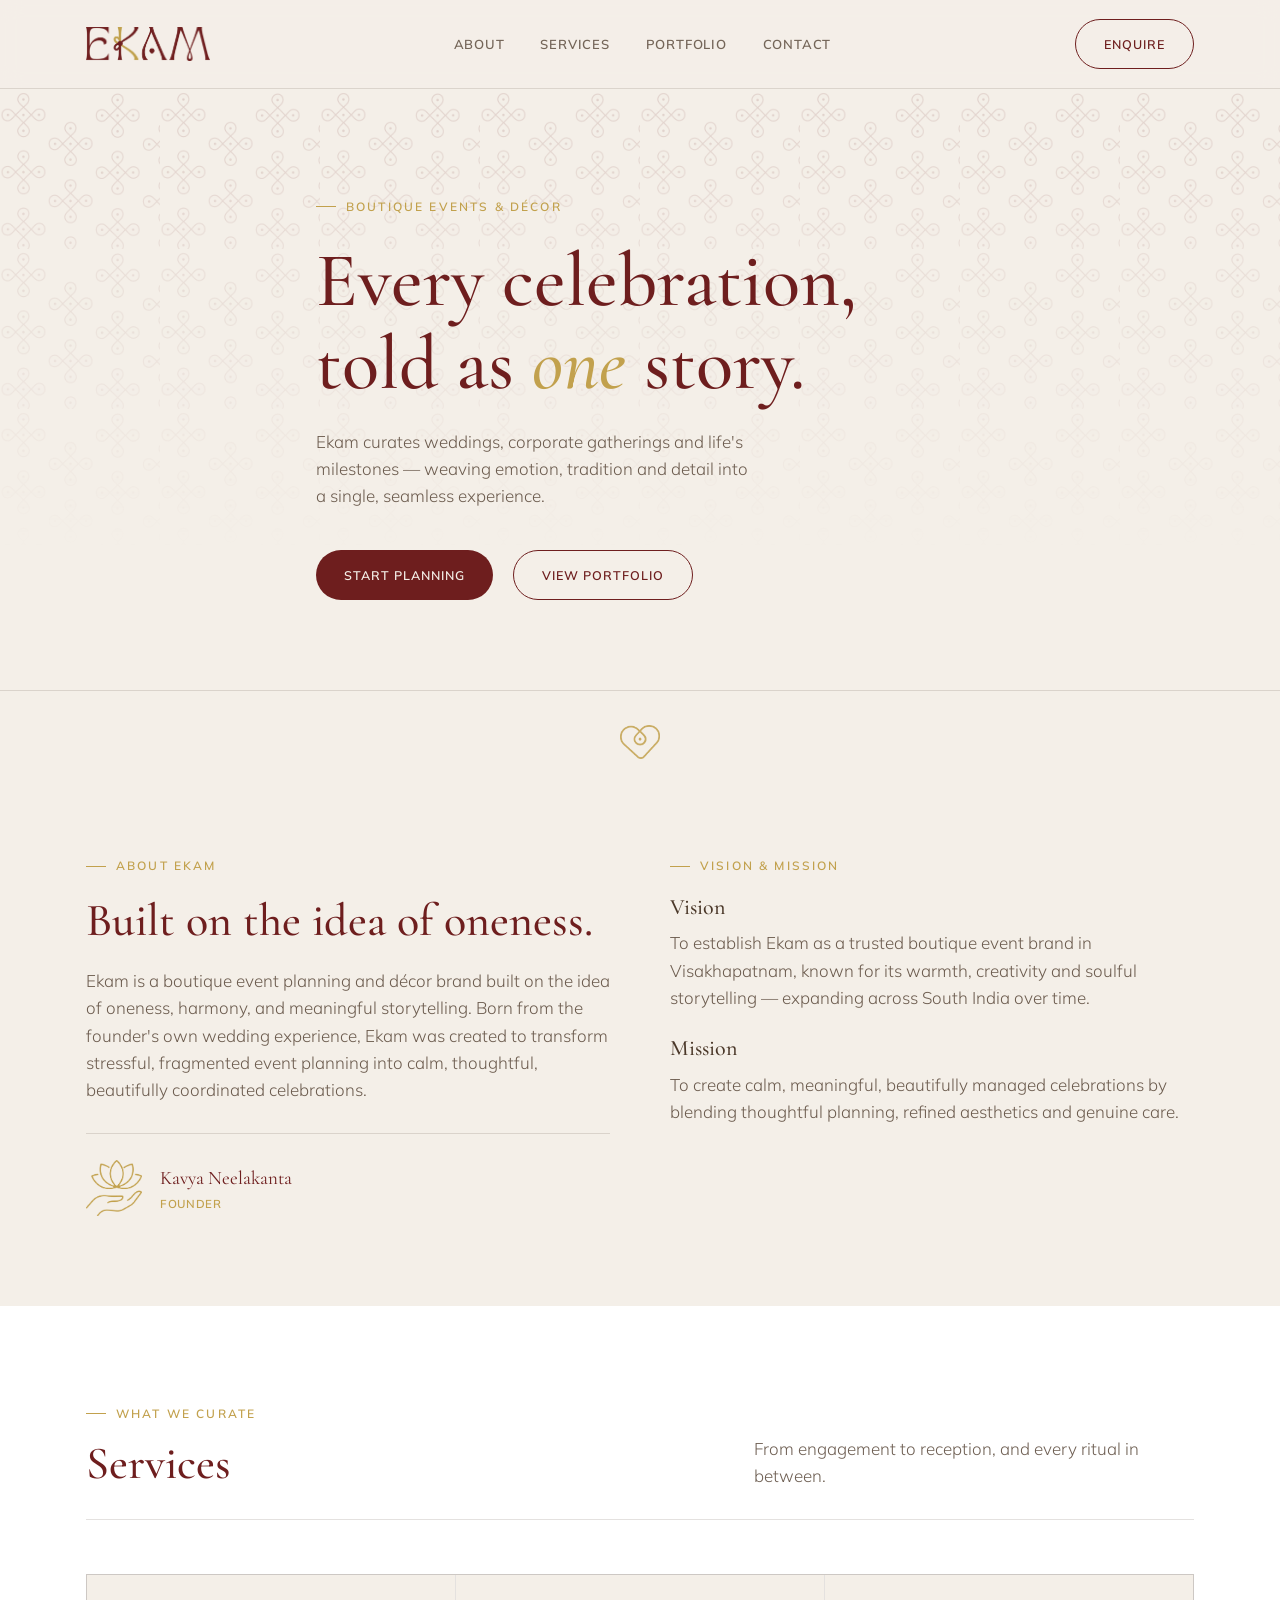
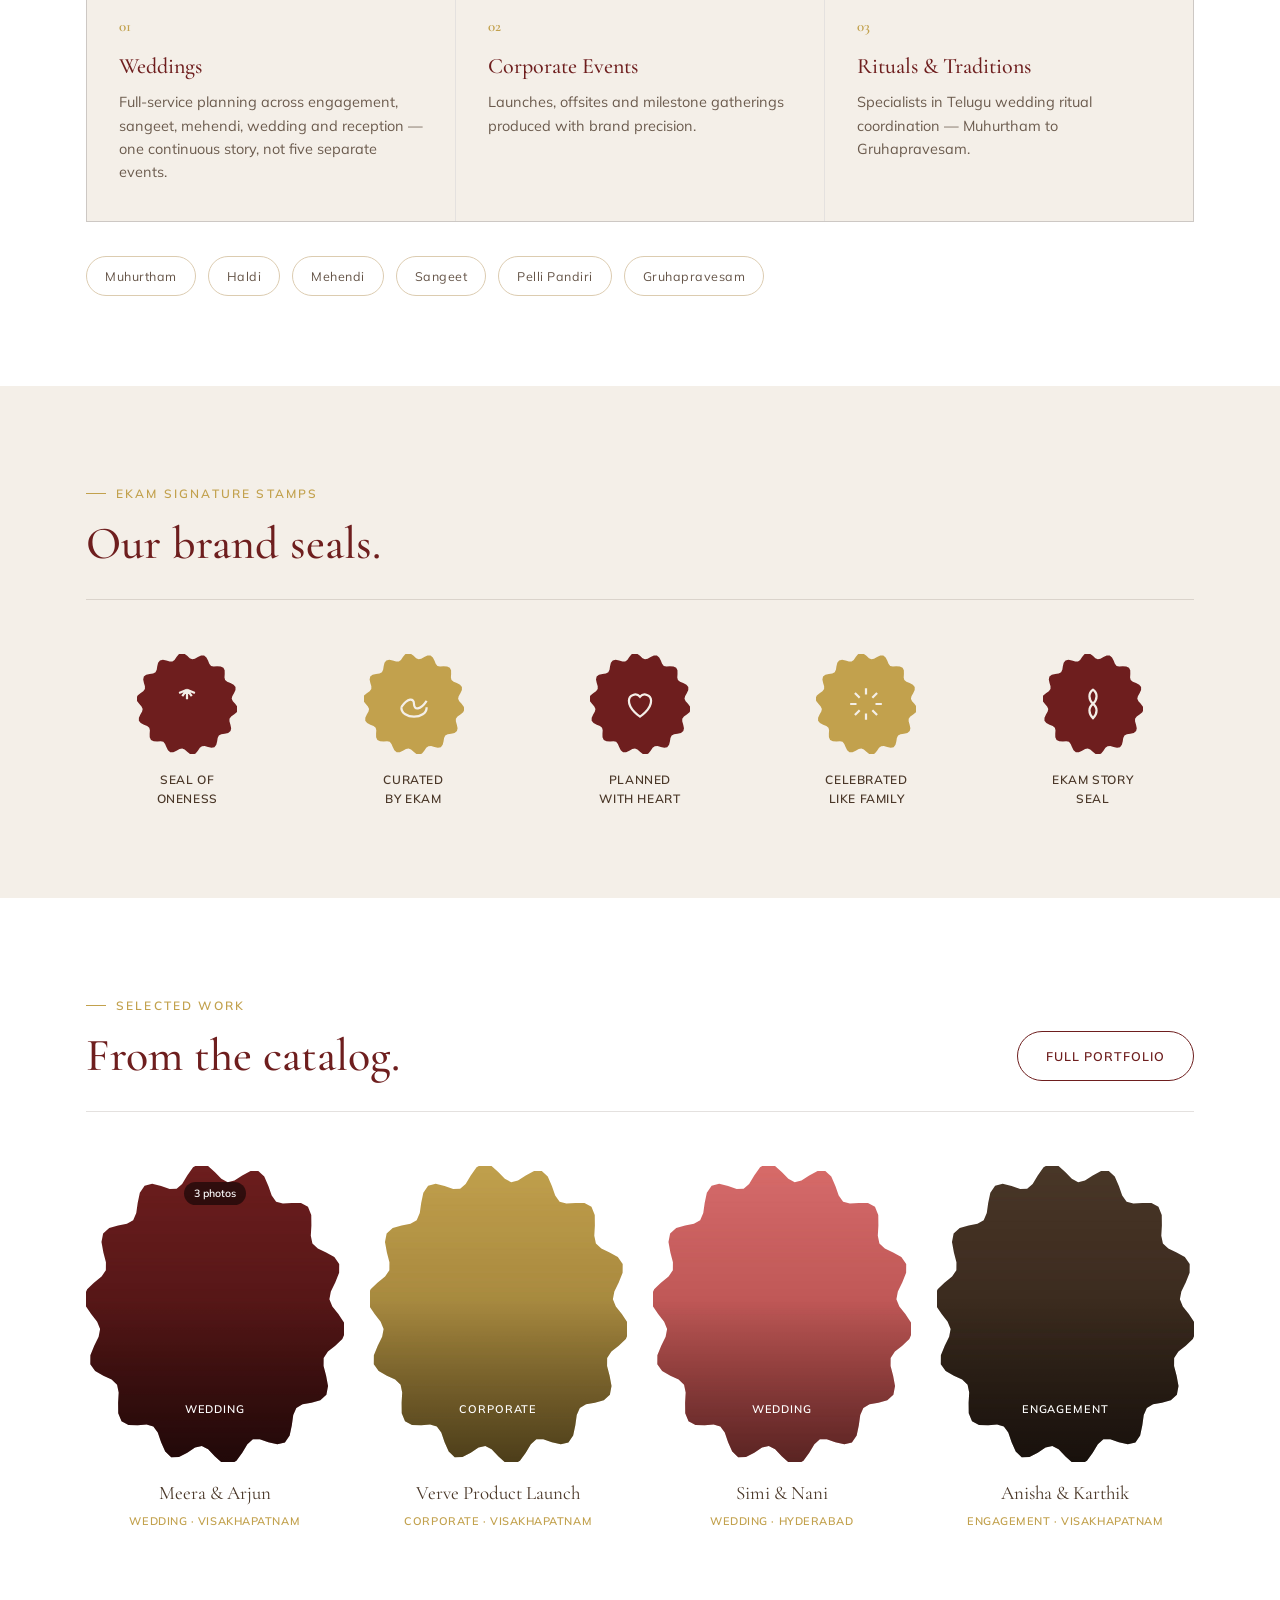
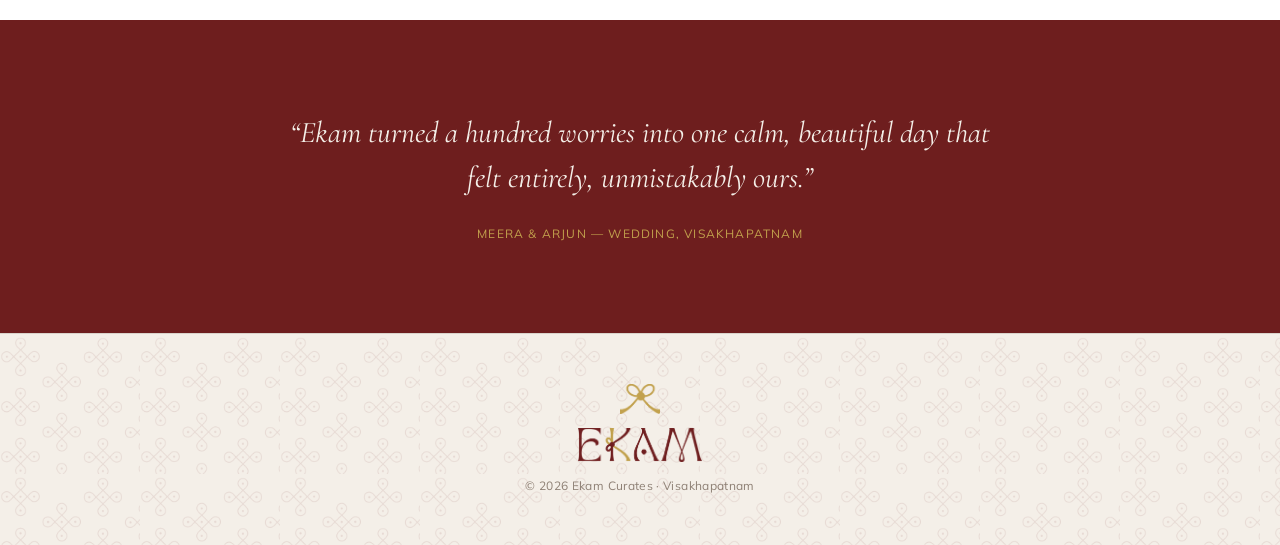
==== commit ed29b9ca: "Update stylesheet and script version numbers Updated version query parameters for CSS and JS files." ====
--- a/index.html
+++ b/index.html
@@ -9,7 +9,7 @@
 <link rel="icon" href="images/favicon/favicon-32.png" type="image/png" sizes="32x32">
 <link rel="icon" href="images/favicon/favicon-16.png" type="image/png" sizes="16x16">
 <link rel="apple-touch-icon" href="images/favicon/apple-touch-icon.png">
-<link rel="stylesheet" href="css/styles.css?v=4">
+<link rel="stylesheet" href="css/styles.css?v=7">
 </head>
 <body>
 
@@ -26,8 +26,8 @@
     <button class="nav-toggle" id="nav-toggle" aria-label="Toggle menu"><span></span><span></span><span></span></button>
   </div>
 </header>
-<script src="js/main.js?v=4"></script>
-<script src="js/settings.js?v=4"></script>
+<script src="js/main.js?v=7"></script>
+<script src="js/settings.js?v=7"></script>
 
 <main id="page-wrapper" class="page-content-wrapper slide-in-left">
 
--- a/css/styles.css
+++ b/css/styles.css
@@ -10,7 +10,7 @@
 *,*::before,*::after{ box-sizing:border-box; }
 html {
   scroll-behavior: smooth;
-  overflow-x: hidden;
+  overflow-x: clip;
 }
 
 body {
@@ -20,7 +20,6 @@
   font-family: var(--font-body);
   line-height: 1.6;
   -webkit-font-smoothing: antialiased;
-  overflow-x: hidden;
 }
 
 /* Page Transition Wrapper & Animations */
@@ -28,6 +27,7 @@
   opacity: 1;
   transform: translateX(0);
   will-change: opacity, transform;
+  overflow-x: clip;
 }
 
 .page-content-wrapper.slide-out-right {
@@ -76,7 +76,15 @@
 .stamp{ clip-path: var(--stamp); }
 
 /* header */
-.site-header{ position:sticky; top:0; z-index:50; background:rgba(244,239,232,.92); backdrop-filter:blur(8px); border-bottom:1px solid var(--line); }
+.site-header {
+  position: sticky;
+  top: 0;
+  z-index: 100;
+  background: rgba(244, 239, 232, 0.94);
+  backdrop-filter: blur(10px);
+  -webkit-backdrop-filter: blur(10px);
+  border-bottom: 1px solid var(--line);
+}
 @media (max-width:860px){
   /* backdrop-filter on an ancestor creates a new containing block for
      position:fixed descendants, which breaks the full-screen mobile nav
@@ -177,16 +185,116 @@
 .testimonial cite{ display:block; margin-top:24px; font-style:normal; font-size:12px; letter-spacing:.1em; text-transform:uppercase; color:var(--gold); }
 
 /* contact */
-.contact-grid{ display:grid; grid-template-columns:1.2fr 1fr; gap:60px; }
-@media (max-width:860px){ .contact-grid{ grid-template-columns:1fr; } }
-.info-list .item{ padding:18px 0; border-top:1px solid var(--line); }
-.info-list .item:last-child{ border-bottom:1px solid var(--line); }
-.info-list .label{ font-size:11px; text-transform:uppercase; letter-spacing:.08em; color:var(--gold); font-weight:600; margin-bottom:6px; }
-.info-list .value{ font-family:var(--font-display); font-size:19px; color:var(--maroon); }
-.field{ margin-bottom:22px; }
-.field label{ display:block; font-size:11.5px; letter-spacing:.06em; text-transform:uppercase; color:var(--brown); opacity:.7; margin-bottom:8px; font-weight:600; }
-.field input, .field textarea, .field select{ width:100%; border:none; border-bottom:1px solid var(--sand); background:transparent; padding:10px 2px; font-family:var(--font-body); font-size:15px; color:var(--brown); outline:none; }
-.field input:focus, .field textarea:focus{ border-color:var(--gold); }
+.contact-columns {
+  display: grid;
+  grid-template-columns: 1fr 1fr;
+  gap: 60px;
+  align-items: start;
+}
+@media (max-width: 860px) {
+  .contact-columns {
+    grid-template-columns: 1fr;
+    gap: 40px;
+  }
+}
+.contact-card {
+  background: #ffffff;
+  border: 2px solid var(--gold);
+  border-radius: 24px;
+  padding: 40px 36px;
+  box-shadow: 0 6px 18px rgba(0, 0, 0, 0.05);
+}
+.contact-card h2 {
+  font-size: 28px;
+  margin-bottom: 36px;
+  border-bottom: none;
+}
+.contact-card .info-list { margin-top: 0; }
+.contact-card form .field:first-child { margin-top: 0; }
+.contact-card .info-list .item:first-child { margin-top: 0; }
+.contact-card .field {
+  margin-bottom: 26px;
+}
+.contact-card .field input,
+.contact-card .field select,
+.contact-card .field textarea {
+  width: 100%;
+  border: none;
+  border-bottom: 1px solid var(--sand);
+  background: transparent;
+  padding: 10px 2px;
+  font-family: inherit;
+  font-size: 15px;
+  color: var(--maroon);
+  outline: none;
+}
+.contact-card .field input:focus,
+.contact-card .field textarea:focus {
+  border-color: var(--gold);
+}
+.contact-card .field label {
+  display: block;
+  font-size: 12px;
+  letter-spacing: 0.08em;
+  text-transform: uppercase;
+  color: var(--gold);
+  font-weight: 600;
+  margin-bottom: 8px;
+}
+.contact-card textarea {
+  resize: none;
+}
+.contact-card .info-list .item {
+  margin-bottom: 20px;
+  border-bottom: none;
+  border-top: none;
+  padding: 0;
+}
+.contact-card .info-list .item .value {
+  display: block;
+  margin-top: 6px;
+  font-size: 18px;
+  font-family: var(--font-display);
+  color: var(--maroon);
+}
+.contact-card .event-type,
+.contact-card .checkbox-group {
+  display: grid;
+  grid-template-columns: 1fr 1fr;
+  gap: 12px 20px;
+  margin-top: 10px;
+}
+@media (max-width: 560px) {
+  .contact-card .event-type,
+  .contact-card .checkbox-group {
+    grid-template-columns: 1fr;
+  }
+}
+.contact-card .event-type label,
+.contact-card .checkbox-group label {
+  display: inline-flex;
+  align-items: center;
+  gap: 10px;
+  font-size: 13.5px;
+  font-weight: 500;
+  color: var(--brown);
+  text-transform: none;
+  letter-spacing: normal;
+  cursor: pointer;
+  margin-bottom: 0 !important;
+  user-select: none;
+  line-height: 1.2;
+}
+.contact-card .event-type input[type="checkbox"],
+.contact-card .checkbox-group input[type="checkbox"] {
+  width: 17px;
+  height: 17px;
+  min-width: 17px;
+  margin: 0;
+  accent-color: var(--maroon);
+  cursor: pointer;
+  flex-shrink: 0;
+}
 
 /* footer */
 .site-footer{ position:relative; overflow:hidden; padding:50px 0; border-top:1px solid var(--line); text-align:center; }
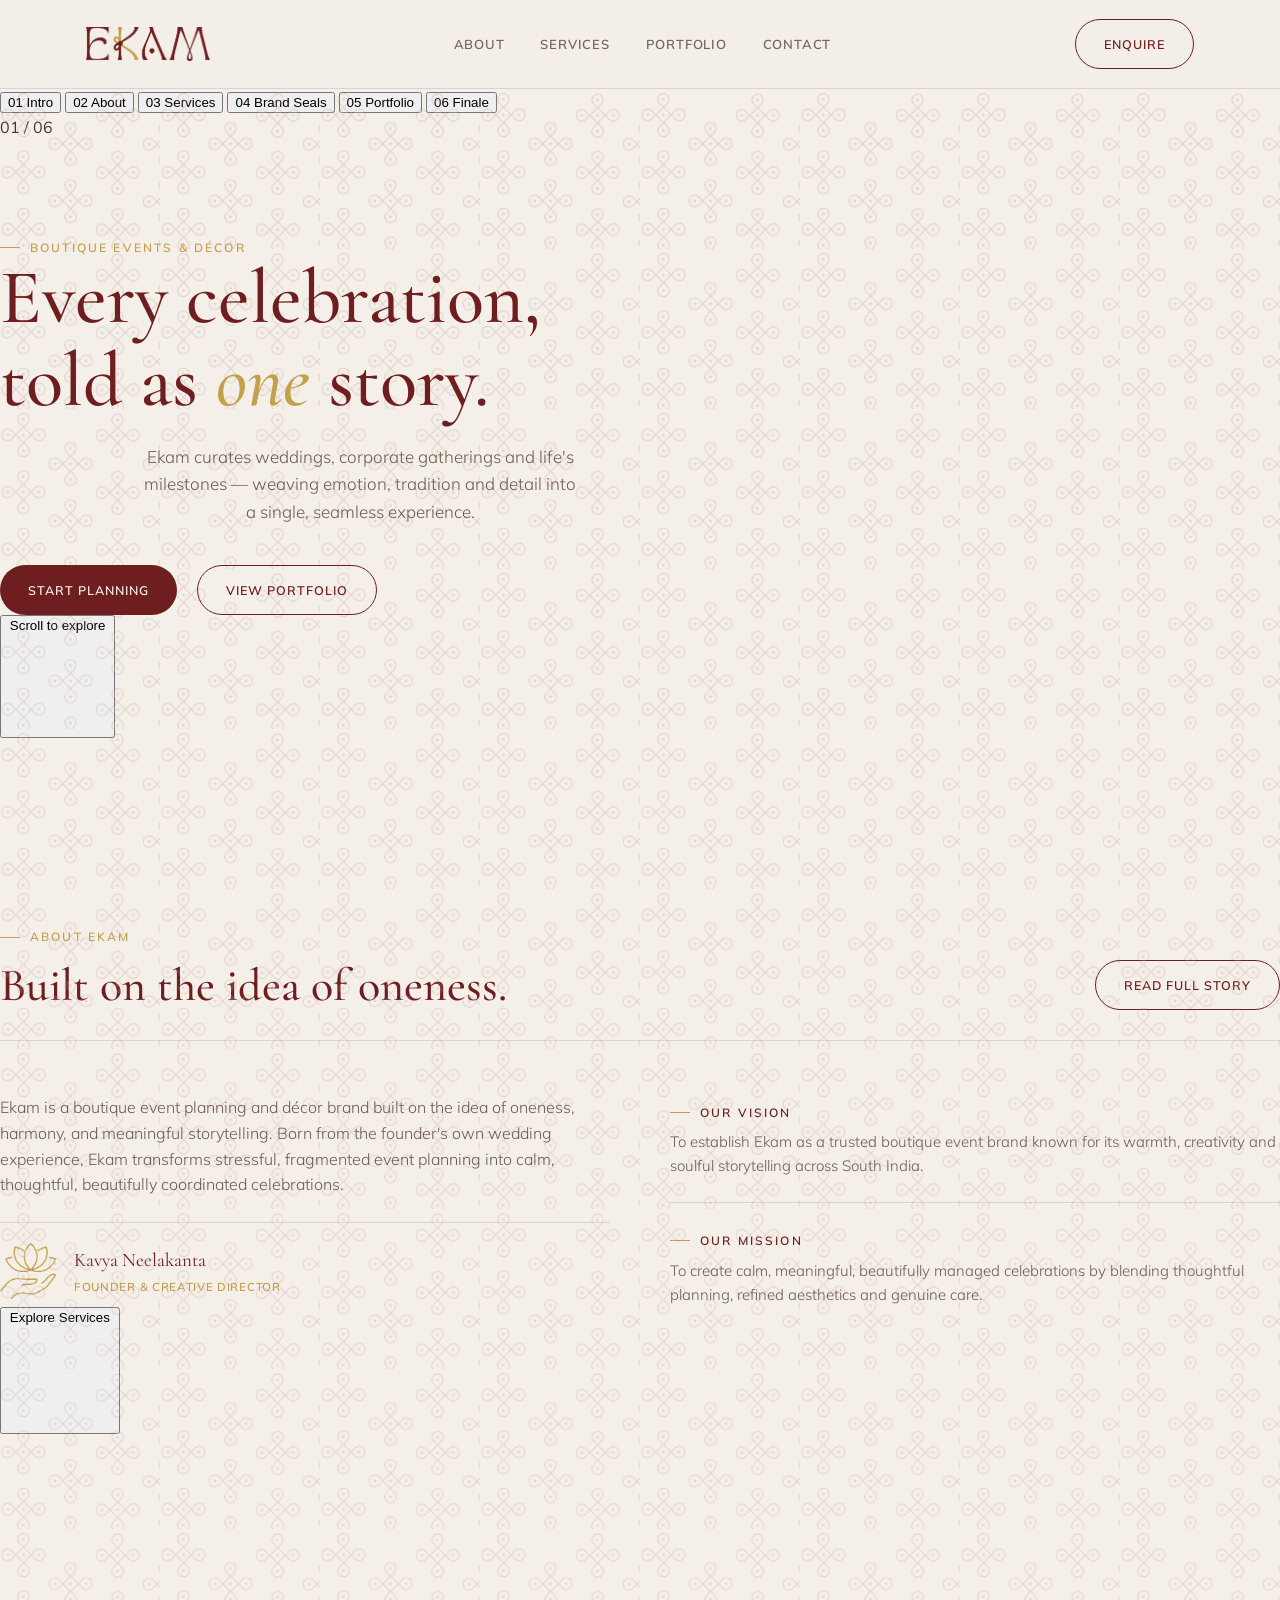
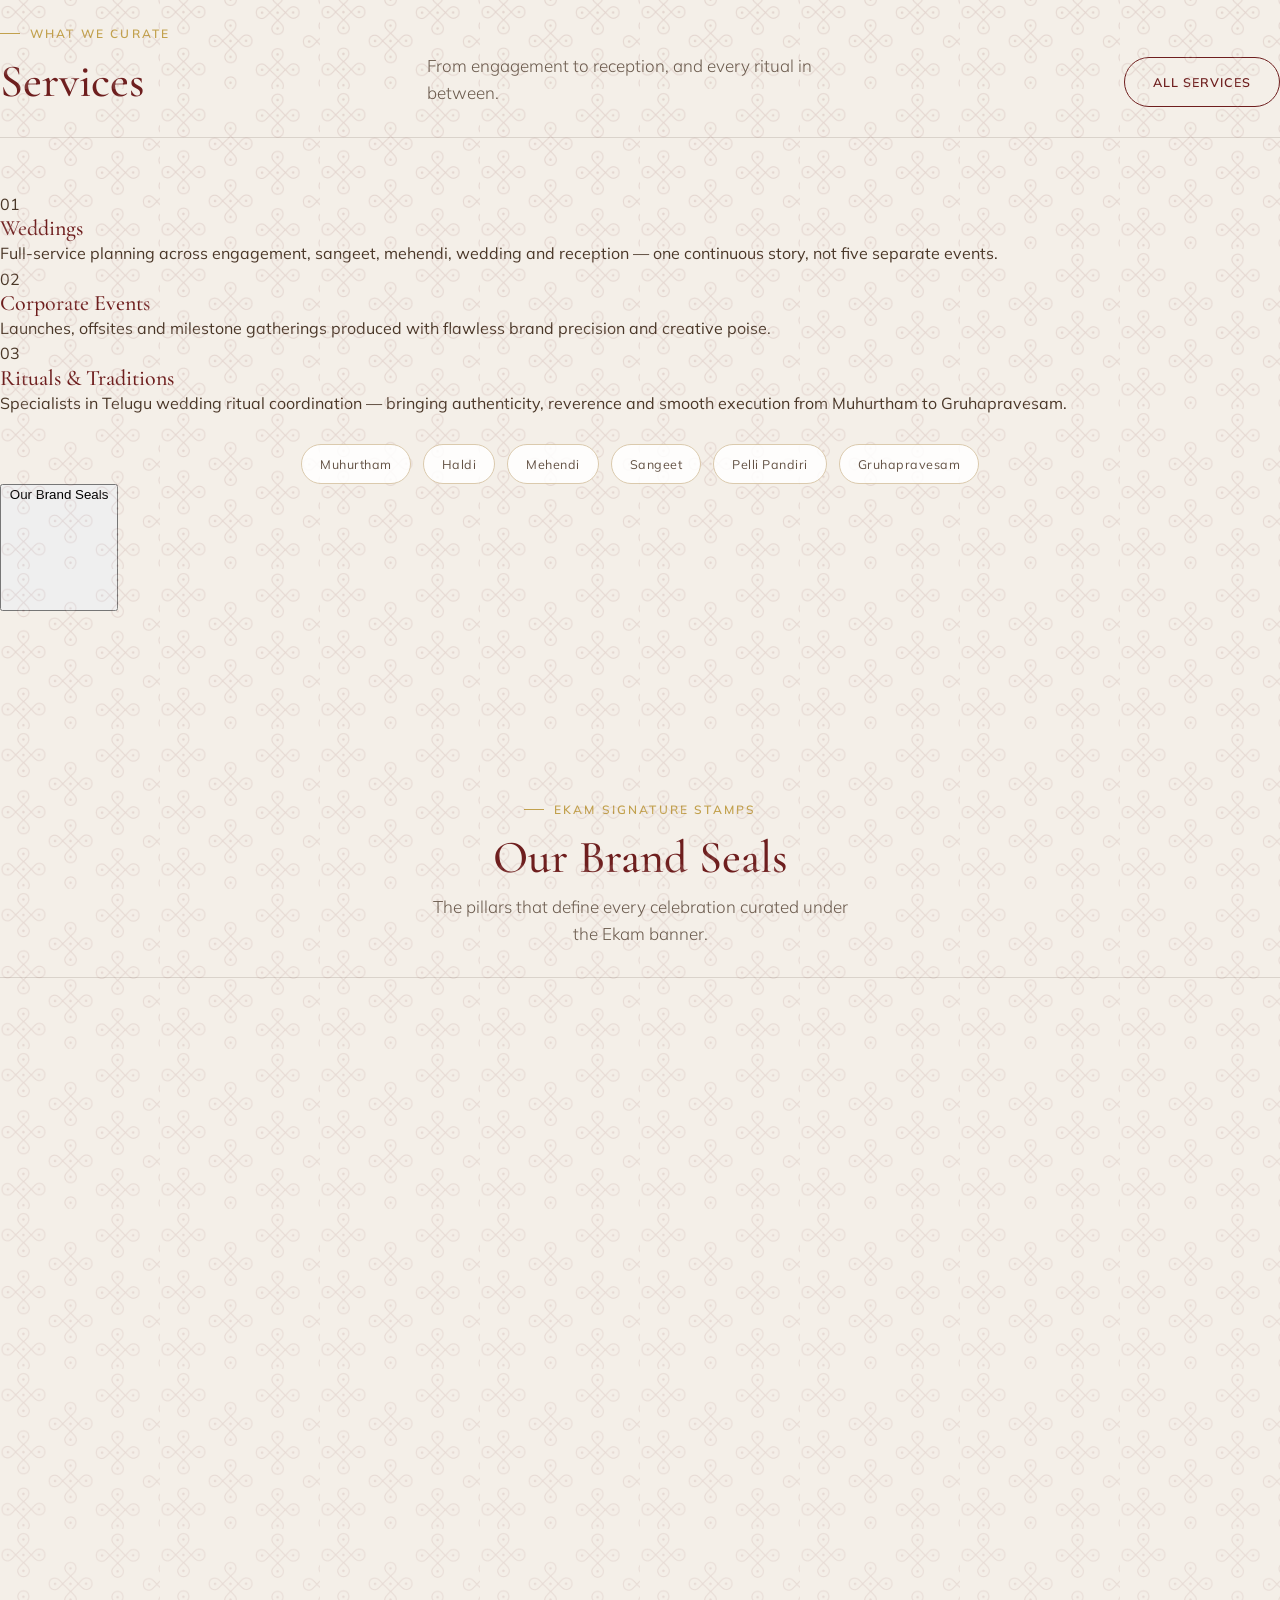
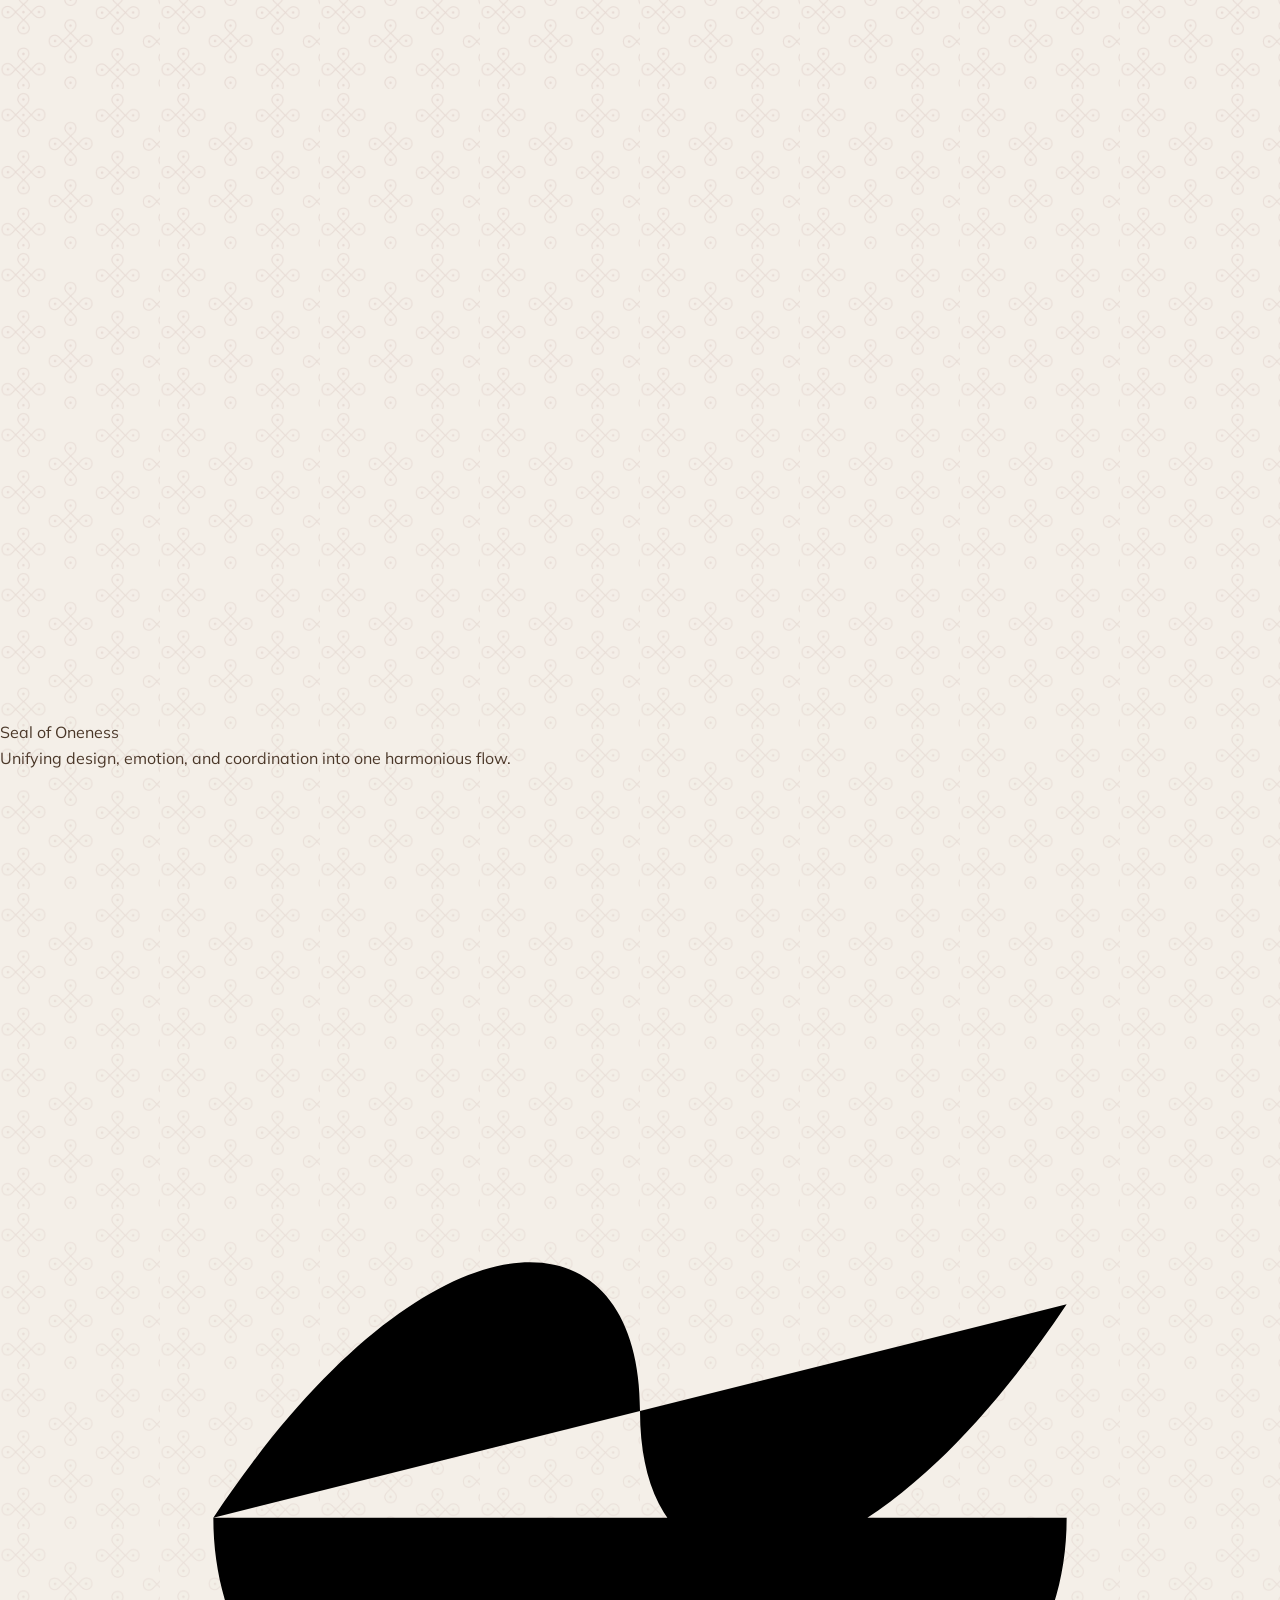
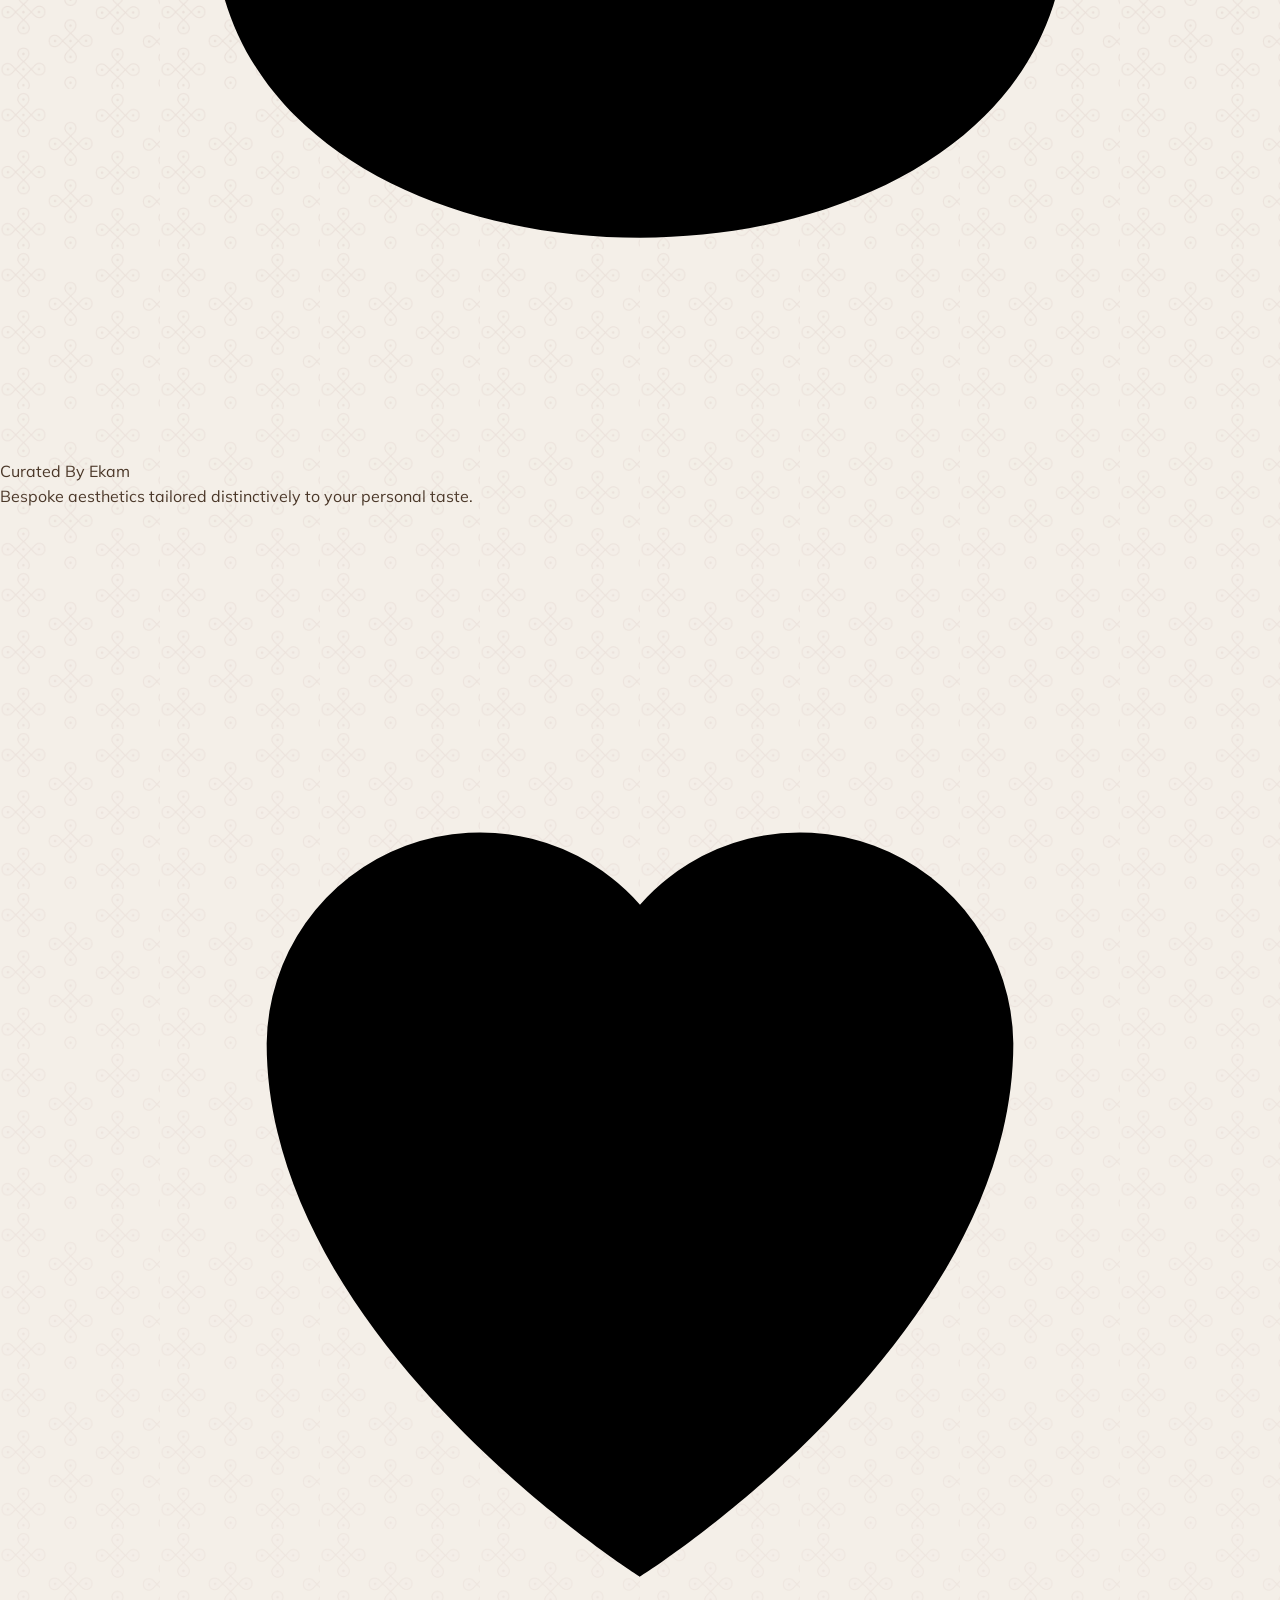
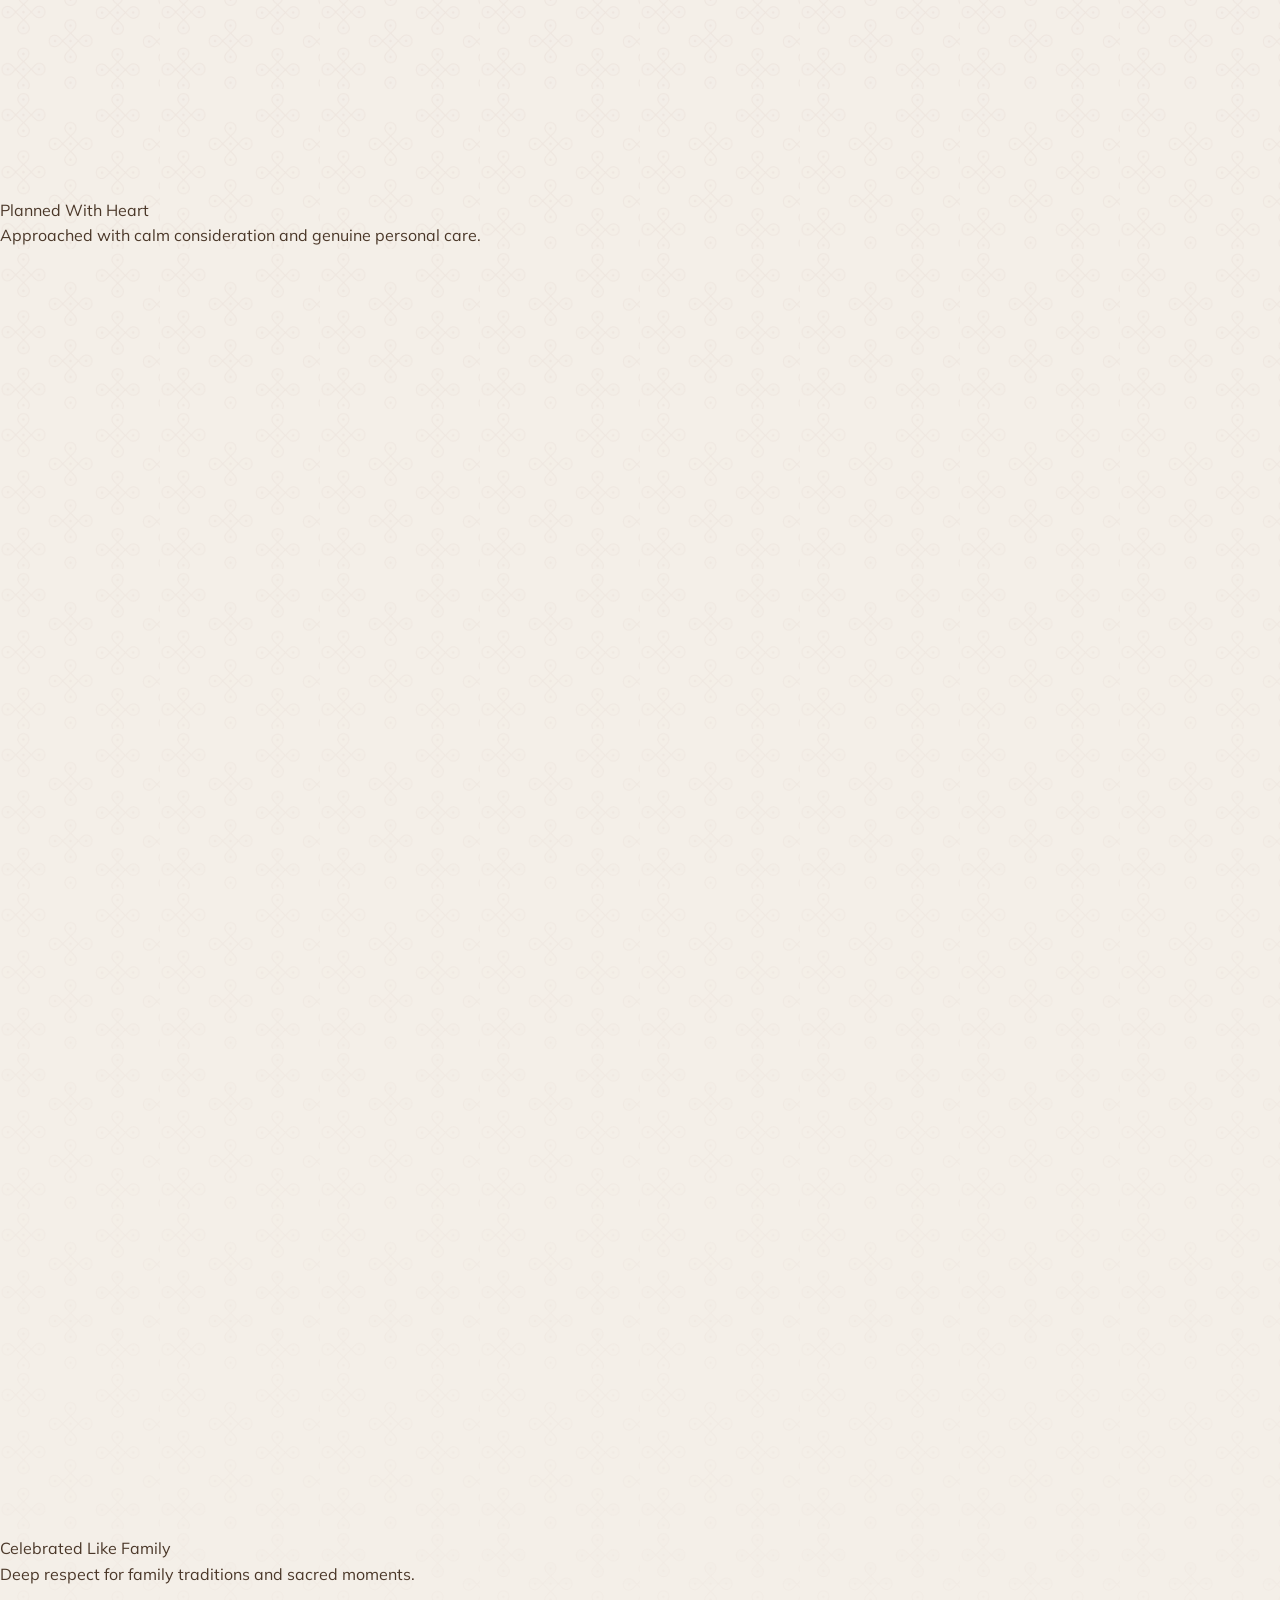
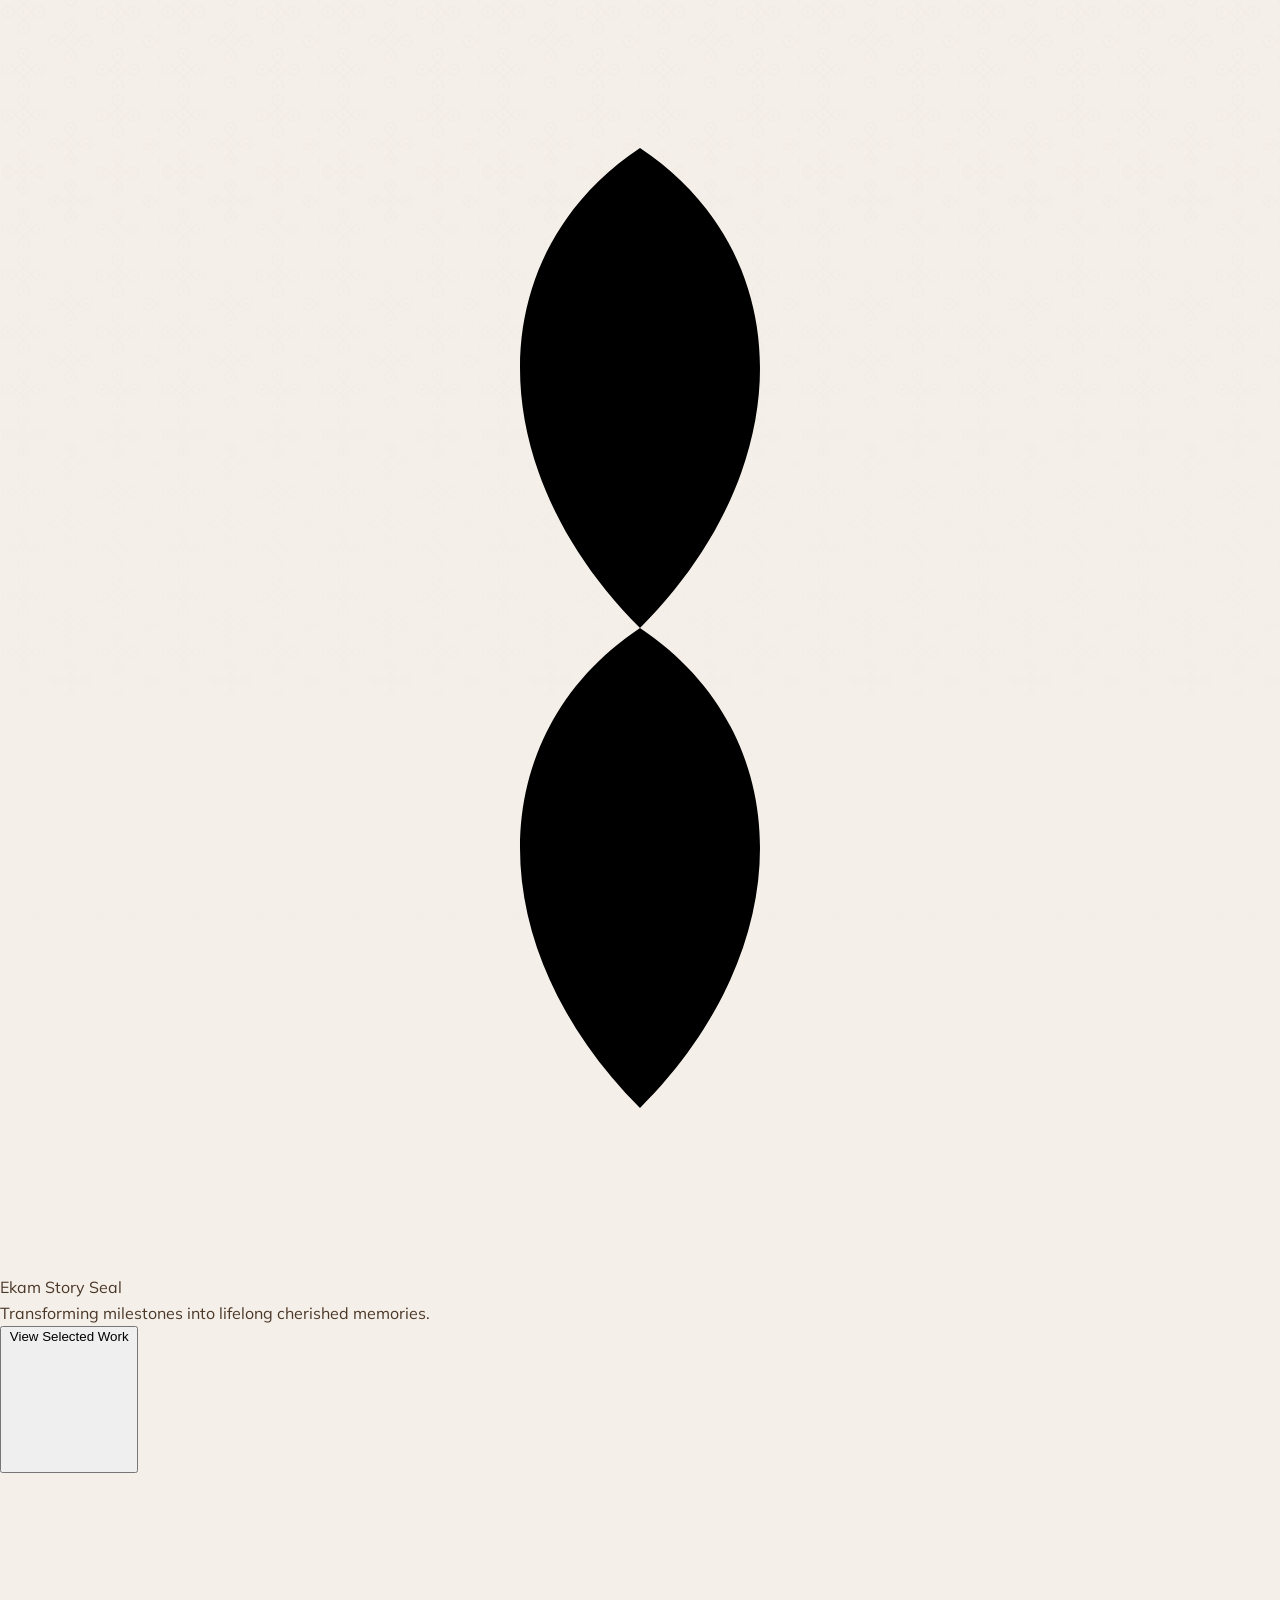
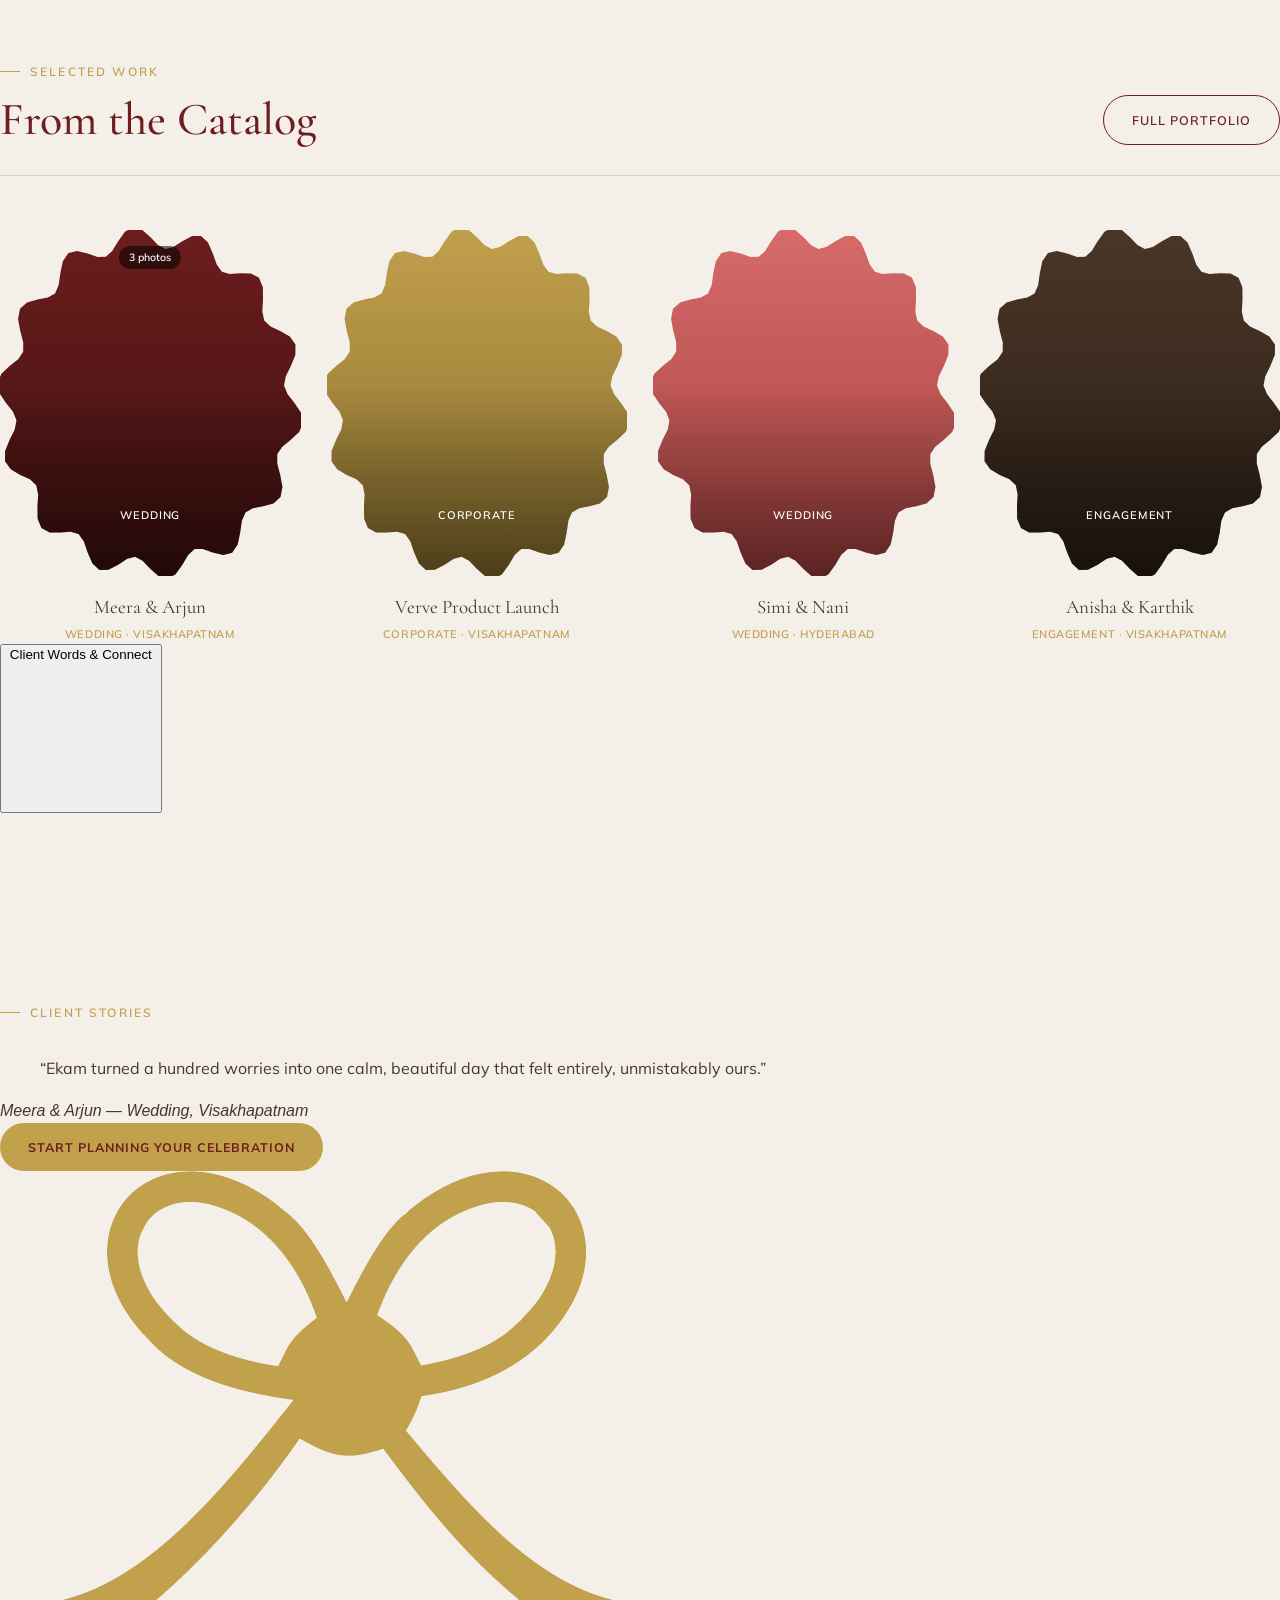
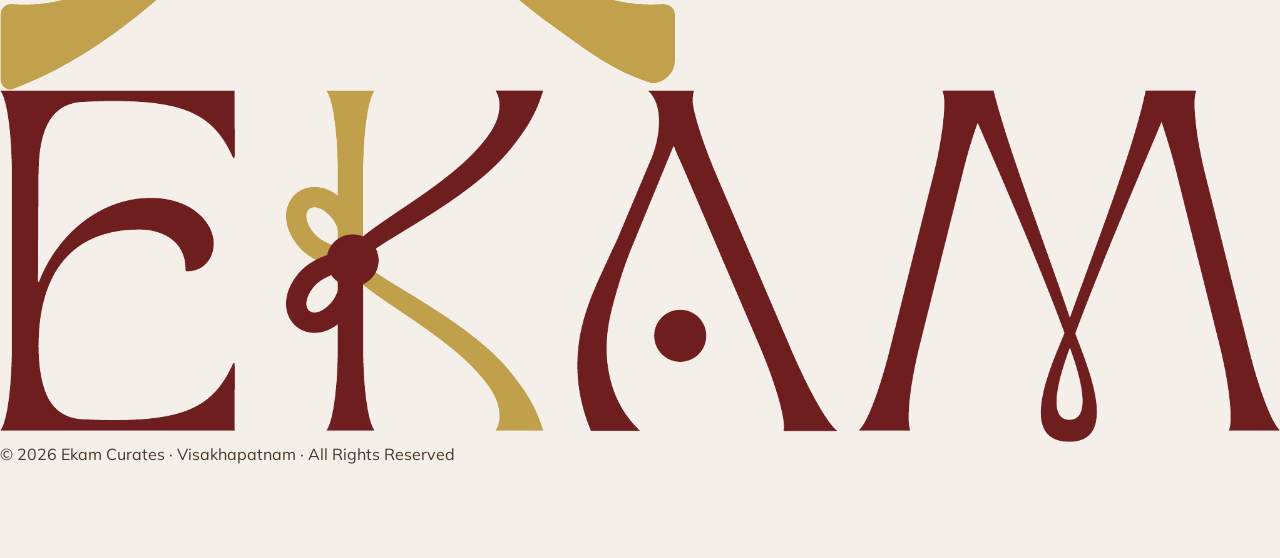
==== commit 7e94a253: "Add presentation controls and update hero section" ====
--- a/index.html
+++ b/index.html
@@ -31,137 +31,235 @@
 
 <main id="page-wrapper" class="page-content-wrapper slide-in-left">
 
-<section class="hero">
-  <div class="hero-bg"></div>
-  <div class="wrap hero-inner">
-    <span class="eyebrow">Boutique Events &amp; Décor</span>
-    <h1>Every celebration,<br>told as <em>one</em> story.</h1>
-    <p class="lede" data-setting="hero_subtext">Ekam curates weddings, corporate gatherings and life's milestones — weaving emotion, tradition and detail into a single, seamless experience.</p>
-    <div class="hero-foot">
-      <a href="contact.html" class="btn">Start Planning</a>
-      <a href="portfolio.html" class="btn ghost">View Portfolio</a>
-    </div>
-  </div>
-</section>
-
-<div class="divider-icon"><img src="images/brand/icon-heartdot.png" alt=""></div>
-
-<section id="about">
-  <div class="wrap about-grid">
-    <div>
-      <span class="eyebrow">About Ekam</span>
-      <h2 style="margin-top:20px;">Built on the idea of oneness.</h2>
-      <p class="lede" style="margin-top:22px; max-width:none;">Ekam is a boutique event planning and décor brand built on the idea of oneness, harmony, and meaningful storytelling. Born from the founder's own wedding experience, Ekam was created to transform stressful, fragmented event planning into calm, thoughtful, beautifully coordinated celebrations.</p>
-      <div class="founder-card">
-        <img src="images/brand/icon-lotushand.png" alt="">
-        <div>
-          <div class="name">Kavya Neelakanta</div>
-          <div class="role">Founder</div>
-        </div>
-      </div>
-    </div>
-    <div>
-      <span class="eyebrow">Vision &amp; Mission</span>
-      <h3 style="margin-top:20px; color:var(--brown);">Vision</h3>
-      <p class="lede" style="margin-top:10px; max-width:none;">To establish Ekam as a trusted boutique event brand in Visakhapatnam, known for its warmth, creativity and soulful storytelling — expanding across South India over time.</p>
-      <h3 style="margin-top:26px; color:var(--brown);">Mission</h3>
-      <p class="lede" style="margin-top:10px; max-width:none;">To create calm, meaningful, beautifully managed celebrations by blending thoughtful planning, refined aesthetics and genuine care.</p>
-    </div>
-  </div>
-</section>
-
-<section style="background:#fff;">
-  <div class="wrap">
-    <div class="section-head">
-      <div>
-        <span class="eyebrow">What We Curate</span>
-        <h2 style="margin-top:16px;">Services</h2>
-      </div>
-      <p class="lede">From engagement to reception, and every ritual in between.</p>
-    </div>
-    <div class="grid-3">
-      <div><span class="num">01</span><h3>Weddings</h3><p>Full-service planning across engagement, sangeet, mehendi, wedding and reception — one continuous story, not five separate events.</p></div>
-      <div><span class="num">02</span><h3>Corporate Events</h3><p>Launches, offsites and milestone gatherings produced with brand precision.</p></div>
-      <div><span class="num">03</span><h3>Rituals &amp; Traditions</h3><p>Specialists in Telugu wedding ritual coordination — Muhurtham to Gruhapravesam.</p></div>
-    </div>
-    <div class="chip-row">
-      <span class="chip">Muhurtham</span>
-      <span class="chip">Haldi</span>
-      <span class="chip">Mehendi</span>
-      <span class="chip">Sangeet</span>
-      <span class="chip">Pelli Pandiri</span>
-      <span class="chip">Gruhapravesam</span>
-    </div>
-  </div>
-</section>
-
-<section>
-  <div class="wrap">
-    <div class="section-head">
-      <div>
-        <span class="eyebrow">Ekam Signature Stamps</span>
-        <h2 style="margin-top:16px;">Our brand seals.</h2>
-      </div>
-    </div>
-    <div class="stamps-row">
-      <div class="stamp-item"><div class="stamp"><svg viewBox="0 0 24 24"><path d="M12 3v6M12 3l3 4M12 3l-3 4M12 3l5 2M12 3l-5 2"/></svg></div><div class="label">Seal of<br>Oneness</div></div>
-      <div class="stamp-item"><div class="stamp"><svg viewBox="0 0 24 24"><path d="M4 14c4-6 8-6 8-2s4 4 8-2M4 14c0 4 4 6 8 6s8-2 8-6"/></svg></div><div class="label">Curated<br>By Ekam</div></div>
-      <div class="stamp-item"><div class="stamp"><svg viewBox="0 0 24 24"><path d="M12 20s-7-4.4-7-10a4 4 0 0 1 7-2.6A4 4 0 0 1 19 10c0 5.6-7 10-7 10z"/></svg></div><div class="label">Planned<br>With Heart</div></div>
-      <div class="stamp-item"><div class="stamp"><svg viewBox="0 0 24 24"><path d="M12 2v4M12 18v4M2 12h4M18 12h4M5 5l3 3M16 16l3 3M19 5l-3 3M8 16l-3 3"/></svg></div><div class="label">Celebrated<br>Like Family</div></div>
-      <div class="stamp-item"><div class="stamp"><svg viewBox="0 0 24 24"><path d="M12 3c3 2 3 6 0 9-3-3-3-7 0-9zM12 12c3 2 3 6 0 9-3-3-3-7 0-9z"/></svg></div><div class="label">Ekam Story<br>Seal</div></div>
-    </div>
-  </div>
-</section>
-
-<section style="background:#fff;">
-  <div class="wrap">
-    <div class="section-head">
-      <div>
-        <span class="eyebrow">Selected Work</span>
-        <h2 style="margin-top:16px;">From the catalog.</h2>
-      </div>
-      <a href="portfolio.html" class="btn ghost">Full Portfolio</a>
-    </div>
-    <div class="catalog" id="home-catalog">
-      <p style="opacity:.6;">Loading…</p>
-    </div>
-  </div>
-</section>
-
-<section class="testimonial">
-  <div class="wrap">
-    <blockquote>&ldquo;<span data-setting="testimonial_quote">Ekam turned a hundred worries into one calm, beautiful day that felt entirely, unmistakably ours.</span>&rdquo;</blockquote>
-    <cite data-setting="testimonial_author">Meera &amp; Arjun — Wedding, Visakhapatnam</cite>
-  </div>
-</section>
-
-<footer class="site-footer">
-  <div class="footer-pattern"></div>
-  <div class="footer-inner">
-    <img class="bow" src="images/brand/icon-bow.png" alt="">
-    <img class="wordmark" src="images/brand/logo-wordmark.png" alt="Ekam">
-    <p>&copy; 2026 Ekam Curates · Visakhapatnam</p>
-  </div>
-</footer>
+<!-- Presentation Controls & Overlays -->
+<nav class="deck-nav" id="deck-nav" aria-label="Slide Navigation">
+  <button class="deck-dot active" data-slide="0" aria-label="Slide 1: Intro"><span class="deck-dot-label">01 Intro</span></button>
+  <button class="deck-dot" data-slide="1" aria-label="Slide 2: About"><span class="deck-dot-label">02 About</span></button>
+  <button class="deck-dot" data-slide="2" aria-label="Slide 3: Services"><span class="deck-dot-label">03 Services</span></button>
+  <button class="deck-dot" data-slide="3" aria-label="Slide 4: Brand Seals"><span class="deck-dot-label">04 Brand Seals</span></button>
+  <button class="deck-dot" data-slide="4" aria-label="Slide 5: Selected Work"><span class="deck-dot-label">05 Portfolio</span></button>
+  <button class="deck-dot" data-slide="5" aria-label="Slide 6: Finale"><span class="deck-dot-label">06 Finale</span></button>
+</nav>
+
+<div class="deck-progress-bar" id="deck-progress-bar"></div>
+
+<div class="deck-hud" id="deck-hud">
+  <span class="deck-counter-current" id="deck-counter-curr">01</span>
+  <span>/ 06</span>
+</div>
+
+<div class="deck-container" id="deck-container">
+
+  <!-- SLIDE 1: HERO -->
+  <section class="deck-slide slide-hero is-active" id="slide-0" data-index="0">
+    <div class="hero-bg"></div>
+    <div class="hero-inner deck-slide-inner">
+      <span class="eyebrow reveal-item delay-1">Boutique Events &amp; Décor</span>
+      <h1 class="reveal-item delay-2">Every celebration,<br>told as <em>one</em> story.</h1>
+      <p class="lede reveal-item delay-3" data-setting="hero_subtext" style="margin: 20px auto 0; text-align:center;">Ekam curates weddings, corporate gatherings and life's milestones — weaving emotion, tradition and detail into a single, seamless experience.</p>
+      <div class="hero-foot reveal-item delay-4">
+        <a href="contact.html" class="btn">Start Planning</a>
+        <a href="portfolio.html" class="btn ghost">View Portfolio</a>
+      </div>
+    </div>
+    <button class="deck-scroll-hint" onclick="window.deckGoToSlide && window.deckGoToSlide(1)" aria-label="Scroll to next slide">
+      <span>Scroll to explore</span>
+      <svg viewBox="0 0 24 24" fill="none" stroke-width="2" stroke-linecap="round" stroke-linejoin="round"><path d="M6 9l6 6 6-6"/></svg>
+    </button>
+  </section>
+
+  <!-- SLIDE 2: ABOUT -->
+  <section class="deck-slide" id="slide-1" data-index="1">
+    <div class="deck-slide-inner">
+      <div class="section-head reveal-item delay-1">
+        <div>
+          <span class="eyebrow">About Ekam</span>
+          <h2 style="margin-top:14px;">Built on the idea of oneness.</h2>
+        </div>
+        <a href="about.html" class="btn ghost">Read Full Story</a>
+      </div>
+      <div class="about-grid">
+        <div class="about-card reveal-item delay-2">
+          <p class="lede" style="max-width:none; font-size:16px;">Ekam is a boutique event planning and décor brand built on the idea of oneness, harmony, and meaningful storytelling. Born from the founder's own wedding experience, Ekam transforms stressful, fragmented event planning into calm, thoughtful, beautifully coordinated celebrations.</p>
+          <div class="founder-card" style="margin-top:24px; padding-top:20px;">
+            <img src="images/brand/icon-lotushand.png" alt="Founder Icon">
+            <div>
+              <div class="name">Kavya Neelakanta</div>
+              <div class="role">Founder &amp; Creative Director</div>
+            </div>
+          </div>
+        </div>
+        <div class="about-card reveal-item delay-3" style="display:flex; flex-direction:column; justify-content:center;">
+          <div>
+            <span class="eyebrow" style="color:var(--maroon);">Our Vision</span>
+            <p class="lede" style="margin-top:8px; font-size:15px; max-width:none;">To establish Ekam as a trusted boutique event brand known for its warmth, creativity and soulful storytelling across South India.</p>
+          </div>
+          <div style="margin-top:24px; padding-top:20px; border-top:1px solid var(--line);">
+            <span class="eyebrow" style="color:var(--maroon);">Our Mission</span>
+            <p class="lede" style="margin-top:8px; font-size:15px; max-width:none;">To create calm, meaningful, beautifully managed celebrations by blending thoughtful planning, refined aesthetics and genuine care.</p>
+          </div>
+        </div>
+      </div>
+    </div>
+    <button class="deck-scroll-hint" onclick="window.deckGoToSlide && window.deckGoToSlide(2)" aria-label="Scroll to next slide">
+      <span>Explore Services</span>
+      <svg viewBox="0 0 24 24" fill="none" stroke-width="2" stroke-linecap="round" stroke-linejoin="round"><path d="M6 9l6 6 6-6"/></svg>
+    </button>
+  </section>
+
+  <!-- SLIDE 3: SERVICES -->
+  <section class="deck-slide slide-white" id="slide-2" data-index="2">
+    <div class="deck-slide-inner">
+      <div class="section-head reveal-item delay-1">
+        <div>
+          <span class="eyebrow">What We Curate</span>
+          <h2 style="margin-top:14px;">Services</h2>
+        </div>
+        <p class="lede">From engagement to reception, and every ritual in between.</p>
+        <a href="services.html" class="btn ghost">All Services</a>
+      </div>
+      <div class="services-card-grid reveal-item delay-2">
+        <div class="deck-service-card">
+          <span class="num">01</span>
+          <h3>Weddings</h3>
+          <p>Full-service planning across engagement, sangeet, mehendi, wedding and reception — one continuous story, not five separate events.</p>
+        </div>
+        <div class="deck-service-card">
+          <span class="num">02</span>
+          <h3>Corporate Events</h3>
+          <p>Launches, offsites and milestone gatherings produced with flawless brand precision and creative poise.</p>
+        </div>
+        <div class="deck-service-card">
+          <span class="num">03</span>
+          <h3>Rituals &amp; Traditions</h3>
+          <p>Specialists in Telugu wedding ritual coordination — bringing authenticity, reverence and smooth execution from Muhurtham to Gruhapravesam.</p>
+        </div>
+      </div>
+      <div class="chip-row reveal-item delay-3" style="justify-content:center; margin-top:28px;">
+        <span class="chip">Muhurtham</span>
+        <span class="chip">Haldi</span>
+        <span class="chip">Mehendi</span>
+        <span class="chip">Sangeet</span>
+        <span class="chip">Pelli Pandiri</span>
+        <span class="chip">Gruhapravesam</span>
+      </div>
+    </div>
+    <button class="deck-scroll-hint" onclick="window.deckGoToSlide && window.deckGoToSlide(3)" aria-label="Scroll to next slide">
+      <span>Our Brand Seals</span>
+      <svg viewBox="0 0 24 24" fill="none" stroke-width="2" stroke-linecap="round" stroke-linejoin="round"><path d="M6 9l6 6 6-6"/></svg>
+    </button>
+  </section>
+
+  <!-- SLIDE 4: BRAND SEALS -->
+  <section class="deck-slide" id="slide-3" data-index="3">
+    <div class="deck-slide-inner">
+      <div class="section-head reveal-item delay-1" style="text-align:center; justify-content:center;">
+        <div>
+          <span class="eyebrow">Ekam Signature Stamps</span>
+          <h2 style="margin-top:14px;">Our Brand Seals</h2>
+          <p class="lede" style="margin: 10px auto 0; text-align:center;">The pillars that define every celebration curated under the Ekam banner.</p>
+        </div>
+      </div>
+      <div class="deck-stamps-grid reveal-item delay-2">
+        <div class="deck-stamp-card">
+          <div class="stamp"><svg viewBox="0 0 24 24"><path d="M12 3v6M12 3l3 4M12 3l-3 4M12 3l5 2M12 3l-5 2"/></svg></div>
+          <div class="label">Seal of Oneness</div>
+          <p class="desc">Unifying design, emotion, and coordination into one harmonious flow.</p>
+        </div>
+        <div class="deck-stamp-card">
+          <div class="stamp"><svg viewBox="0 0 24 24"><path d="M4 14c4-6 8-6 8-2s4 4 8-2M4 14c0 4 4 6 8 6s8-2 8-6"/></svg></div>
+          <div class="label">Curated By Ekam</div>
+          <p class="desc">Bespoke aesthetics tailored distinctively to your personal taste.</p>
+        </div>
+        <div class="deck-stamp-card">
+          <div class="stamp"><svg viewBox="0 0 24 24"><path d="M12 20s-7-4.4-7-10a4 4 0 0 1 7-2.6A4 4 0 0 1 19 10c0 5.6-7 10-7 10z"/></svg></div>
+          <div class="label">Planned With Heart</div>
+          <p class="desc">Approached with calm consideration and genuine personal care.</p>
+        </div>
+        <div class="deck-stamp-card">
+          <div class="stamp"><svg viewBox="0 0 24 24"><path d="M12 2v4M12 18v4M2 12h4M18 12h4M5 5l3 3M16 16l3 3M19 5l-3 3M8 16l-3 3"/></svg></div>
+          <div class="label">Celebrated Like Family</div>
+          <p class="desc">Deep respect for family traditions and sacred moments.</p>
+        </div>
+        <div class="deck-stamp-card">
+          <div class="stamp"><svg viewBox="0 0 24 24"><path d="M12 3c3 2 3 6 0 9-3-3-3-7 0-9zM12 12c3 2 3 6 0 9-3-3-3-7 0-9z"/></svg></div>
+          <div class="label">Ekam Story Seal</div>
+          <p class="desc">Transforming milestones into lifelong cherished memories.</p>
+        </div>
+      </div>
+    </div>
+    <button class="deck-scroll-hint" onclick="window.deckGoToSlide && window.deckGoToSlide(4)" aria-label="Scroll to next slide">
+      <span>View Selected Work</span>
+      <svg viewBox="0 0 24 24" fill="none" stroke-width="2" stroke-linecap="round" stroke-linejoin="round"><path d="M6 9l6 6 6-6"/></svg>
+    </button>
+  </section>
+
+  <!-- SLIDE 5: PORTFOLIO -->
+  <section class="deck-slide slide-white" id="slide-4" data-index="4">
+    <div class="deck-slide-inner">
+      <div class="section-head reveal-item delay-1">
+        <div>
+          <span class="eyebrow">Selected Work</span>
+          <h2 style="margin-top:14px;">From the Catalog</h2>
+        </div>
+        <a href="portfolio.html" class="btn ghost">Full Portfolio</a>
+      </div>
+      <div class="catalog reveal-item delay-2" id="home-catalog">
+        <p style="opacity:.6;">Loading catalog…</p>
+      </div>
+    </div>
+    <button class="deck-scroll-hint" onclick="window.deckGoToSlide && window.deckGoToSlide(5)" aria-label="Scroll to next slide">
+      <span>Client Words &amp; Connect</span>
+      <svg viewBox="0 0 24 24" fill="none" stroke-width="2" stroke-linecap="round" stroke-linejoin="round"><path d="M6 9l6 6 6-6"/></svg>
+    </button>
+  </section>
+
+  <!-- SLIDE 6: TESTIMONIAL & FINALE -->
+  <section class="deck-slide slide-dark" id="slide-5" data-index="5">
+    <div class="deck-slide-inner">
+      <div class="finale-quote reveal-item delay-1">
+        <span class="eyebrow" style="color:var(--gold); margin-bottom:18px;">Client Stories</span>
+        <blockquote>&ldquo;<span data-setting="testimonial_quote">Ekam turned a hundred worries into one calm, beautiful day that felt entirely, unmistakably ours.</span>&rdquo;</blockquote>
+        <cite data-setting="testimonial_author">Meera &amp; Arjun — Wedding, Visakhapatnam</cite>
+      </div>
+      <div class="finale-cta-box reveal-item delay-2">
+        <a href="contact.html" class="btn" style="background:var(--gold); color:var(--maroon); font-weight:700;">Start Planning Your Celebration</a>
+      </div>
+      <div class="finale-footer-meta reveal-item delay-3">
+        <img class="bow" src="images/brand/icon-bow.png" alt="Ekam Motif">
+        <img class="wordmark" src="images/brand/logo-wordmark.png" alt="Ekam">
+        <p>&copy; 2026 Ekam Curates · Visakhapatnam · All Rights Reserved</p>
+      </div>
+    </div>
+  </section>
+
+</div>
 
 </main>
 
 <script>
 window.initHomePage = function() {
+  // Load portfolio preview
   const catEl = document.getElementById('home-catalog');
-  if (!catEl) return;
-  fetch('content/portfolio.json').then(r=>r.json()).then(data=>{
-    const items=(data.items||[]).slice(0,4);
-    const tones=['linear-gradient(155deg,#6e1e1e,#3c0f0f)','linear-gradient(155deg,#c2a14d,#8a6f2f)','linear-gradient(155deg,#d76c6b,#a3413f)','linear-gradient(155deg,#4a3728,#2b1e15)'];
-    catEl.innerHTML = items.map((it,i)=>{
-      const imgs = it.images || (it.image ? [it.image] : []);
-      const imgUrl = imgs[0] ? imgs[0].replace(/^\//, '') : '';
-      const bg = imgUrl ? `background-image:url('${imgUrl}')` : `background:${tones[i%4]}`;
-      const badge = imgs.length > 1 ? `<span class="count">${imgs.length} photos</span>` : '';
-      return `<a href="portfolio.html" class="plate">${badge}<div class="art" style="${bg}"><span class="tag">${(it.category||'').toUpperCase()}</span></div><div class="title">${it.title||''}</div><div class="meta">${(it.category||'').toUpperCase()}${it.location?' · '+it.location:''}</div></a>`;
-    }).join('');
-    if (window.bindInternalLinks) window.bindInternalLinks();
-  }).catch(()=>{ if (catEl) catEl.innerHTML=''; });
+  if (catEl) {
+    fetch('content/portfolio.json').then(r=>r.json()).then(data=>{
+      const items=(data.items||[]).slice(0,4);
+      const tones=['linear-gradient(155deg,#6e1e1e,#3c0f0f)','linear-gradient(155deg,#c2a14d,#8a6f2f)','linear-gradient(155deg,#d76c6b,#a3413f)','linear-gradient(155deg,#4a3728,#2b1e15)'];
+      catEl.innerHTML = items.map((it,i)=>{
+        const imgs = it.images || (it.image ? [it.image] : []);
+        const imgUrl = imgs[0] ? imgs[0].replace(/^\//, '') : '';
+        const bg = imgUrl ? `background-image:url('${imgUrl}')` : `background:${tones[i%4]}`;
+        const badge = imgs.length > 1 ? `<span class="count">${imgs.length} photos</span>` : '';
+        return `<a href="portfolio.html" class="plate">${badge}<div class="art" style="${bg}"><span class="tag">${(it.category||'').toUpperCase()}</span></div><div class="title">${it.title||''}</div><div class="meta">${(it.category||'').toUpperCase()}${it.location?' · '+it.location:''}</div></a>`;
+      }).join('');
+      if (window.bindInternalLinks) window.bindInternalLinks();
+    }).catch(()=>{ if (catEl) catEl.innerHTML=''; });
+  }
+
+  // Initialize Presentation Deck Controller
+  if (window.initPresentationDeck) {
+    window.initPresentationDeck();
+  }
 };
 window.initHomePage();
 </script>
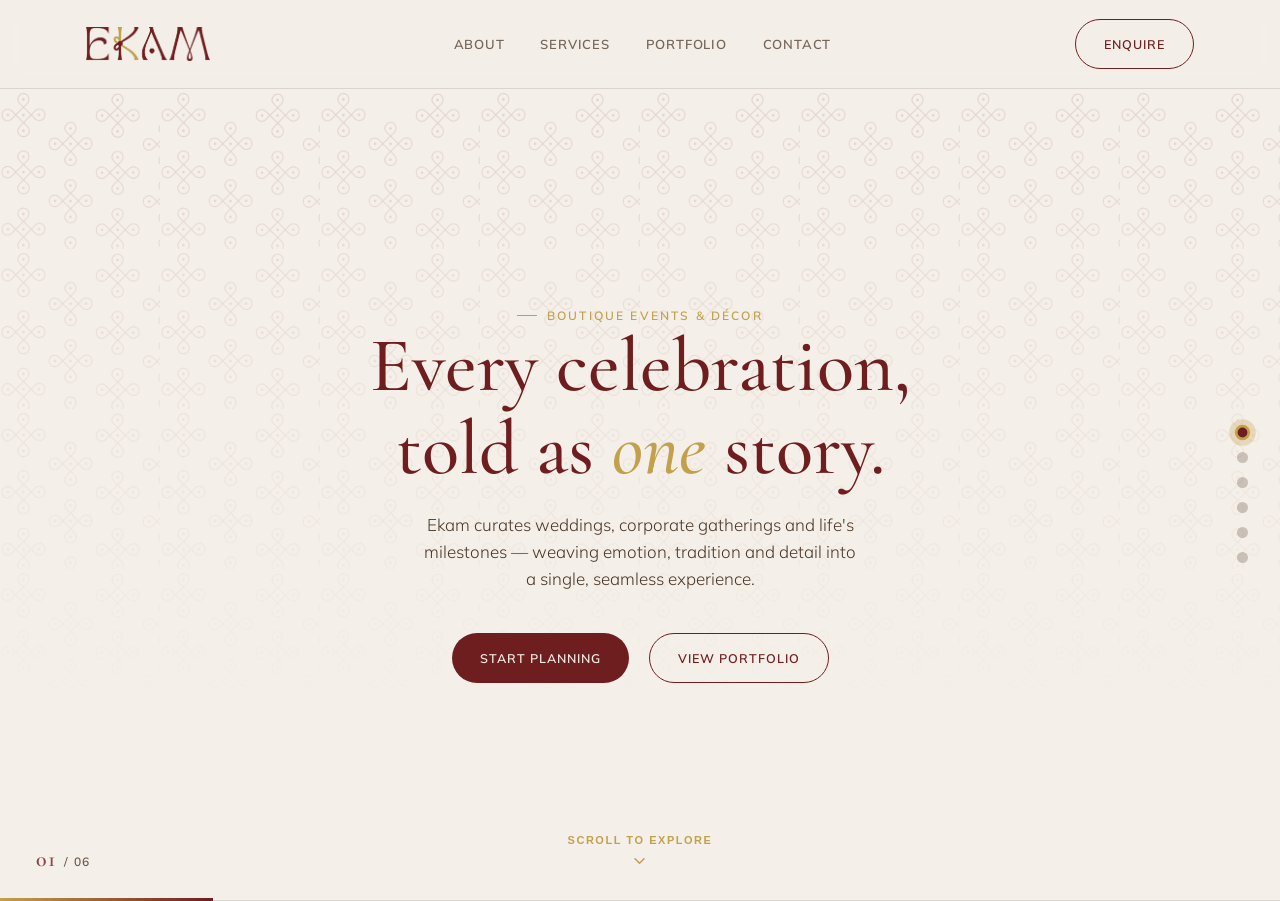
==== commit 219d82f4: "Update stylesheet and script version numbers" ====
--- a/index.html
+++ b/index.html
@@ -9,7 +9,7 @@
 <link rel="icon" href="images/favicon/favicon-32.png" type="image/png" sizes="32x32">
 <link rel="icon" href="images/favicon/favicon-16.png" type="image/png" sizes="16x16">
 <link rel="apple-touch-icon" href="images/favicon/apple-touch-icon.png">
-<link rel="stylesheet" href="css/styles.css?v=7">
+<link rel="stylesheet" href="css/styles.css?v=8">
 </head>
 <body>
 
@@ -26,19 +26,19 @@
     <button class="nav-toggle" id="nav-toggle" aria-label="Toggle menu"><span></span><span></span><span></span></button>
   </div>
 </header>
-<script src="js/main.js?v=7"></script>
-<script src="js/settings.js?v=7"></script>
+<script src="js/main.js?v=8"></script>
+<script src="js/settings.js?v=8"></script>
 
 <main id="page-wrapper" class="page-content-wrapper slide-in-left">
 
 <!-- Presentation Controls & Overlays -->
 <nav class="deck-nav" id="deck-nav" aria-label="Slide Navigation">
-  <button class="deck-dot active" data-slide="0" aria-label="Slide 1: Intro"><span class="deck-dot-label">01 Intro</span></button>
-  <button class="deck-dot" data-slide="1" aria-label="Slide 2: About"><span class="deck-dot-label">02 About</span></button>
-  <button class="deck-dot" data-slide="2" aria-label="Slide 3: Services"><span class="deck-dot-label">03 Services</span></button>
-  <button class="deck-dot" data-slide="3" aria-label="Slide 4: Brand Seals"><span class="deck-dot-label">04 Brand Seals</span></button>
-  <button class="deck-dot" data-slide="4" aria-label="Slide 5: Selected Work"><span class="deck-dot-label">05 Portfolio</span></button>
-  <button class="deck-dot" data-slide="5" aria-label="Slide 6: Finale"><span class="deck-dot-label">06 Finale</span></button>
+  <button class="deck-dot active" data-slide="0" aria-label="Slide 1: Intro"></button>
+  <button class="deck-dot" data-slide="1" aria-label="Slide 2: About"></button>
+  <button class="deck-dot" data-slide="2" aria-label="Slide 3: Services"></button>
+  <button class="deck-dot" data-slide="3" aria-label="Slide 4: Brand Seals"></button>
+  <button class="deck-dot" data-slide="4" aria-label="Slide 5: Selected Work"></button>
+  <button class="deck-dot" data-slide="5" aria-label="Slide 6: Finale"></button>
 </nav>
 
 <div class="deck-progress-bar" id="deck-progress-bar"></div>
--- a/css/styles.css
+++ b/css/styles.css
@@ -333,3 +333,485 @@
 .lb-thumb img{ width:100%; height:100%; object-fit:cover; display:block; }
 .lb-thumb.active{ opacity:1; border-color:var(--gold); }
 .lb-thumb:hover{ opacity:.85; }
+
+/* =========================================================
+   PRESENTATION DECK (HOMEPAGE SLIDES)
+   ========================================================= */
+.deck-container {
+  height: calc(100vh - 88px);
+  height: calc(100dvh - 88px);
+  overflow-y: scroll;
+  scroll-snap-type: y mandatory;
+  scroll-behavior: smooth;
+  position: relative;
+  scrollbar-width: none;
+  -ms-overflow-style: none;
+}
+.deck-container::-webkit-scrollbar {
+  display: none;
+}
+
+@media (max-width: 860px) {
+  .deck-container {
+    height: calc(100vh - 68px);
+    height: calc(100dvh - 68px);
+  }
+}
+
+.deck-slide {
+  min-height: calc(100vh - 88px);
+  min-height: calc(100dvh - 88px);
+  width: 100%;
+  scroll-snap-align: start;
+  scroll-snap-stop: always;
+  position: relative;
+  display: flex;
+  flex-direction: column;
+  justify-content: center;
+  align-items: center;
+  padding: 44px 0 52px;
+  box-sizing: border-box;
+  overflow: hidden;
+  background: var(--ivory);
+  border-bottom: 1px solid var(--line);
+}
+
+@media (max-width: 860px) {
+  .deck-slide {
+    min-height: calc(100vh - 68px);
+    min-height: calc(100dvh - 68px);
+    padding: 32px 0 44px;
+    justify-content: flex-start;
+    overflow-y: auto;
+  }
+}
+
+.deck-slide.slide-hero {
+  padding: 0;
+  text-align: center;
+}
+
+.deck-slide.slide-hero .hero-inner {
+  margin: 0 auto;
+  text-align: center;
+  display: flex;
+  flex-direction: column;
+  align-items: center;
+  max-width: 840px;
+}
+
+.deck-slide.slide-hero .hero-foot {
+  justify-content: center;
+}
+
+.deck-slide.slide-dark {
+  background: radial-gradient(circle at 50% 35%, #7e2424 0%, #521313 100%);
+  color: var(--ivory);
+  border-bottom: none;
+}
+
+.deck-slide.slide-white {
+  background: #ffffff;
+}
+
+.deck-slide-inner {
+  width: 100%;
+  max-width: 1180px;
+  margin: 0 auto;
+  padding: 0 44px;
+  box-sizing: border-box;
+  position: relative;
+  z-index: 2;
+}
+
+@media (max-width: 860px) {
+  .deck-slide-inner {
+    padding: 0 24px;
+  }
+}
+
+/* Staggered Content Reveal Animations */
+.reveal-item {
+  opacity: 0;
+  transform: translateY(24px);
+  transition: opacity 0.65s cubic-bezier(0.16, 1, 0.3, 1), transform 0.65s cubic-bezier(0.16, 1, 0.3, 1);
+  will-change: opacity, transform;
+}
+
+.deck-slide.is-active .reveal-item {
+  opacity: 1;
+  transform: translateY(0);
+}
+
+.deck-slide.is-active .reveal-item.delay-1 { transition-delay: 0.08s; }
+.deck-slide.is-active .reveal-item.delay-2 { transition-delay: 0.18s; }
+.deck-slide.is-active .reveal-item.delay-3 { transition-delay: 0.28s; }
+.deck-slide.is-active .reveal-item.delay-4 { transition-delay: 0.38s; }
+.deck-slide.is-active .reveal-item.delay-5 { transition-delay: 0.48s; }
+
+/* Deck Side Navigation Dots */
+.deck-nav {
+  position: fixed;
+  right: 32px;
+  top: 50%;
+  transform: translateY(-50%);
+  z-index: 95;
+  display: flex;
+  flex-direction: column;
+  gap: 14px;
+}
+
+.deck-dot {
+  position: relative;
+  width: 11px;
+  height: 11px;
+  border-radius: 50%;
+  background: rgba(74, 55, 40, 0.25);
+  border: 2px solid transparent;
+  cursor: pointer;
+  transition: all 0.3s cubic-bezier(0.16, 1, 0.3, 1);
+  padding: 0;
+  display: flex;
+  align-items: center;
+  justify-content: center;
+}
+
+.deck-dot:hover {
+  background: var(--gold);
+  transform: scale(1.3);
+}
+
+.deck-dot.active {
+  background: var(--maroon);
+  border-color: var(--gold);
+  transform: scale(1.4);
+  box-shadow: 0 0 0 4px rgba(194, 161, 77, 0.3);
+}
+
+.deck-dot-label {
+  position: absolute;
+  right: 22px;
+  top: 50%;
+  transform: translateY(-50%) translateX(8px);
+  background: var(--maroon);
+  color: var(--ivory);
+  font-size: 11px;
+  letter-spacing: 0.08em;
+  text-transform: uppercase;
+  font-weight: 600;
+  padding: 5px 12px;
+  border-radius: 999px;
+  white-space: nowrap;
+  opacity: 0;
+  pointer-events: none;
+  transition: all 0.25s ease;
+  box-shadow: 0 4px 14px rgba(0, 0, 0, 0.18);
+}
+
+.deck-dot:hover .deck-dot-label,
+.deck-dot.active .deck-dot-label {
+  opacity: 1;
+  transform: translateY(-50%) translateX(0);
+}
+
+@media (max-width: 860px) {
+  .deck-nav {
+    right: 12px;
+    gap: 10px;
+  }
+  .deck-dot {
+    width: 9px;
+    height: 9px;
+  }
+  .deck-dot-label {
+    display: none;
+  }
+}
+
+/* Slide Progress & HUD */
+.deck-progress-bar {
+  position: fixed;
+  bottom: 0;
+  left: 0;
+  height: 3px;
+  background: linear-gradient(90deg, var(--gold), var(--maroon));
+  width: 0%;
+  transition: width 0.4s cubic-bezier(0.16, 1, 0.3, 1);
+  z-index: 95;
+}
+
+.deck-hud {
+  position: fixed;
+  left: 36px;
+  bottom: 24px;
+  z-index: 95;
+  display: flex;
+  align-items: baseline;
+  gap: 8px;
+  font-size: 12px;
+  letter-spacing: 0.1em;
+  color: var(--brown);
+  opacity: 0.8;
+  font-weight: 600;
+  pointer-events: none;
+  user-select: none;
+}
+
+.deck-hud .deck-counter-current {
+  font-family: var(--font-display);
+  font-size: 22px;
+  color: var(--maroon);
+  font-weight: 600;
+}
+
+@media (max-width: 860px) {
+  .deck-hud {
+    left: 20px;
+    bottom: 16px;
+  }
+}
+
+/* Scroll Hint / Next Slide Arrow */
+.deck-scroll-hint {
+  position: absolute;
+  bottom: 24px;
+  left: 50%;
+  transform: translateX(-50%);
+  display: inline-flex;
+  flex-direction: column;
+  align-items: center;
+  gap: 6px;
+  color: var(--gold);
+  font-size: 11px;
+  letter-spacing: 0.14em;
+  text-transform: uppercase;
+  font-weight: 600;
+  cursor: pointer;
+  background: none;
+  border: none;
+  padding: 6px 14px;
+  border-radius: 999px;
+  transition: color 0.25s ease, transform 0.25s ease;
+  z-index: 5;
+}
+
+.deck-scroll-hint:hover {
+  color: var(--maroon);
+  transform: translateX(-50%) translateY(3px);
+}
+
+.deck-scroll-hint svg {
+  width: 18px;
+  height: 18px;
+  stroke: currentColor;
+  animation: bounceHint 2s infinite ease-in-out;
+}
+
+@keyframes bounceHint {
+  0%, 20%, 50%, 80%, 100% { transform: translateY(0); }
+  40% { transform: translateY(5px); }
+  60% { transform: translateY(2px); }
+}
+
+/* Slide Specific Layout Refinements */
+.deck-slide .section-head {
+  margin-bottom: 28px;
+  padding-bottom: 16px;
+}
+
+.deck-slide .about-grid {
+  gap: 40px;
+}
+
+.deck-slide .about-card {
+  background: rgba(255, 255, 255, 0.7);
+  backdrop-filter: blur(8px);
+  border: 1px solid var(--sand);
+  border-radius: 20px;
+  padding: 32px 36px;
+  box-shadow: 0 8px 24px rgba(74, 55, 40, 0.05);
+}
+
+.deck-slide .services-card-grid {
+  display: grid;
+  grid-template-columns: repeat(3, 1fr);
+  gap: 20px;
+}
+
+@media (max-width: 860px) {
+  .deck-slide .services-card-grid {
+    grid-template-columns: 1fr;
+    gap: 16px;
+  }
+}
+
+.deck-service-card {
+  background: #ffffff;
+  border: 1px solid var(--sand);
+  border-radius: 18px;
+  padding: 28px 24px;
+  transition: transform 0.3s cubic-bezier(0.16, 1, 0.3, 1), box-shadow 0.3s cubic-bezier(0.16, 1, 0.3, 1), border-color 0.3s ease;
+  position: relative;
+  display: flex;
+  flex-direction: column;
+}
+
+.deck-service-card:hover {
+  transform: translateY(-5px);
+  box-shadow: 0 14px 30px rgba(110, 30, 30, 0.08);
+  border-color: var(--gold);
+}
+
+.deck-service-card .num {
+  font-family: var(--font-display);
+  font-size: 20px;
+  color: var(--gold);
+  font-weight: 600;
+}
+
+.deck-service-card h3 {
+  margin: 10px 0 8px;
+  font-size: 22px;
+}
+
+.deck-service-card p {
+  font-size: 13.5px;
+  opacity: 0.82;
+  line-height: 1.55;
+}
+
+.deck-stamp-card {
+  background: #ffffff;
+  border: 1px solid var(--sand);
+  border-radius: 16px;
+  padding: 22px 16px;
+  text-align: center;
+  transition: transform 0.3s cubic-bezier(0.16, 1, 0.3, 1), box-shadow 0.3s ease;
+}
+
+.deck-stamp-card:hover {
+  transform: translateY(-6px);
+  box-shadow: 0 12px 24px rgba(74, 55, 40, 0.08);
+}
+
+.deck-stamp-card .stamp {
+  width: 68px;
+  height: 68px;
+  margin: 0 auto 12px;
+  background: var(--maroon);
+  display: flex;
+  align-items: center;
+  justify-content: center;
+  transition: transform 0.4s ease;
+}
+
+.deck-stamp-card:hover .stamp {
+  transform: scale(1.08) rotate(4deg);
+}
+
+.deck-stamp-card:nth-child(2n) .stamp {
+  background: var(--gold);
+}
+
+.deck-stamp-card svg {
+  width: 28px;
+  height: 28px;
+  stroke: var(--ivory);
+  fill: none;
+  stroke-width: 1.5;
+}
+
+.deck-stamp-card .label {
+  font-size: 11.5px;
+  letter-spacing: 0.06em;
+  text-transform: uppercase;
+  font-weight: 600;
+  color: var(--brown);
+  line-height: 1.35;
+}
+
+.deck-stamp-card .desc {
+  font-size: 11px;
+  opacity: 0.7;
+  margin-top: 6px;
+  line-height: 1.4;
+}
+
+.deck-stamps-grid {
+  display: grid;
+  grid-template-columns: repeat(5, 1fr);
+  gap: 16px;
+}
+
+@media (max-width: 980px) {
+  .deck-stamps-grid {
+    grid-template-columns: repeat(3, 1fr);
+  }
+}
+
+@media (max-width: 600px) {
+  .deck-stamps-grid {
+    grid-template-columns: 1fr;
+  }
+}
+
+/* Finale Slide */
+.finale-quote {
+  max-width: 820px;
+  margin: 0 auto;
+  text-align: center;
+}
+
+.finale-quote blockquote {
+  font-family: var(--font-display);
+  font-style: italic;
+  font-size: clamp(24px, 3.2vw, 38px);
+  line-height: 1.35;
+  color: var(--ivory);
+  margin: 0 0 18px;
+}
+
+.finale-quote cite {
+  font-style: normal;
+  font-size: 12.5px;
+  letter-spacing: 0.14em;
+  text-transform: uppercase;
+  color: var(--gold);
+  display: block;
+}
+
+.finale-cta-box {
+  margin-top: 32px;
+  text-align: center;
+}
+
+.finale-footer-meta {
+  margin-top: 40px;
+  text-align: center;
+  opacity: 0.85;
+  display: flex;
+  flex-direction: column;
+  align-items: center;
+  gap: 10px;
+}
+
+.finale-footer-meta img.bow {
+  height: 26px;
+  width: auto;
+  filter: brightness(0) invert(1);
+  opacity: 0.85;
+}
+
+.finale-footer-meta img.wordmark {
+  height: 28px;
+  filter: brightness(0) invert(1);
+  opacity: 0.9;
+}
+
+.finale-footer-meta p {
+  font-size: 11.5px;
+  letter-spacing: 0.05em;
+  color: var(--ivory);
+  opacity: 0.7;
+}
+
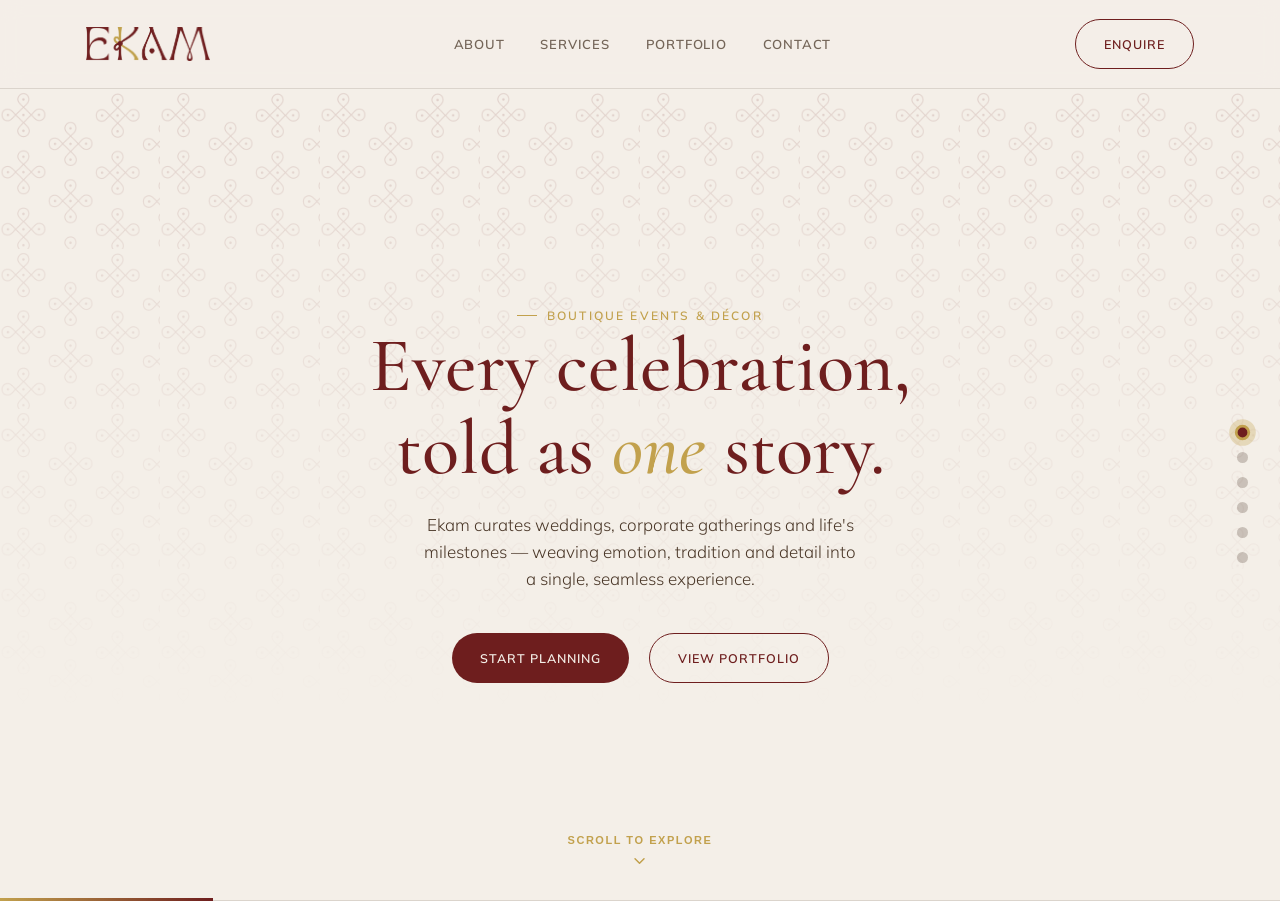
==== commit 77eb88af: "Update version numbers in index.html Updated version numbers for stylesheet and script links." ====
--- a/index.html
+++ b/index.html
@@ -9,7 +9,7 @@
 <link rel="icon" href="images/favicon/favicon-32.png" type="image/png" sizes="32x32">
 <link rel="icon" href="images/favicon/favicon-16.png" type="image/png" sizes="16x16">
 <link rel="apple-touch-icon" href="images/favicon/apple-touch-icon.png">
-<link rel="stylesheet" href="css/styles.css?v=8">
+<link rel="stylesheet" href="css/styles.css?v=13">
 </head>
 <body>
 
@@ -26,7 +26,7 @@
     <button class="nav-toggle" id="nav-toggle" aria-label="Toggle menu"><span></span><span></span><span></span></button>
   </div>
 </header>
-<script src="js/main.js?v=8"></script>
+<script src="js/main.js?v=9"></script>
 <script src="js/settings.js?v=8"></script>
 
 <main id="page-wrapper" class="page-content-wrapper slide-in-left">
@@ -42,11 +42,6 @@
 </nav>
 
 <div class="deck-progress-bar" id="deck-progress-bar"></div>
-
-<div class="deck-hud" id="deck-hud">
-  <span class="deck-counter-current" id="deck-counter-curr">01</span>
-  <span>/ 06</span>
-</div>
 
 <div class="deck-container" id="deck-container">
 
@@ -74,7 +69,7 @@
       <div class="section-head reveal-item delay-1">
         <div>
           <span class="eyebrow">About Ekam</span>
-          <h2 style="margin-top:14px;">Built on the idea of oneness.</h2>
+          <h2 style="margin-top:8px;">Built on the idea of oneness.</h2>
         </div>
         <a href="about.html" class="btn ghost">Read Full Story</a>
       </div>
@@ -113,7 +108,7 @@
       <div class="section-head reveal-item delay-1">
         <div>
           <span class="eyebrow">What We Curate</span>
-          <h2 style="margin-top:14px;">Services</h2>
+          <h2 style="margin-top:8px;">Services</h2>
         </div>
         <p class="lede">From engagement to reception, and every ritual in between.</p>
         <a href="services.html" class="btn ghost">All Services</a>
@@ -156,8 +151,8 @@
       <div class="section-head reveal-item delay-1" style="text-align:center; justify-content:center;">
         <div>
           <span class="eyebrow">Ekam Signature Stamps</span>
-          <h2 style="margin-top:14px;">Our Brand Seals</h2>
-          <p class="lede" style="margin: 10px auto 0; text-align:center;">The pillars that define every celebration curated under the Ekam banner.</p>
+          <h2 style="margin-top:8px;">Our Brand Seals</h2>
+          <p class="lede" style="margin: 8px auto 0; text-align:center; max-width:640px;">The pillars that define every celebration curated under the Ekam banner.</p>
         </div>
       </div>
       <div class="deck-stamps-grid reveal-item delay-2">
@@ -200,7 +195,7 @@
       <div class="section-head reveal-item delay-1">
         <div>
           <span class="eyebrow">Selected Work</span>
-          <h2 style="margin-top:14px;">From the Catalog</h2>
+          <h2 style="margin-top:8px;">From the Catalog</h2>
         </div>
         <a href="portfolio.html" class="btn ghost">Full Portfolio</a>
       </div>
--- a/css/styles.css
+++ b/css/styles.css
@@ -341,7 +341,6 @@
   height: calc(100vh - 88px);
   height: calc(100dvh - 88px);
   overflow-y: scroll;
-  scroll-snap-type: y mandatory;
   scroll-behavior: smooth;
   position: relative;
   scrollbar-width: none;
@@ -362,8 +361,6 @@
   min-height: calc(100vh - 88px);
   min-height: calc(100dvh - 88px);
   width: 100%;
-  scroll-snap-align: start;
-  scroll-snap-stop: always;
   position: relative;
   display: flex;
   flex-direction: column;
@@ -489,29 +486,7 @@
 }
 
 .deck-dot-label {
-  position: absolute;
-  right: 22px;
-  top: 50%;
-  transform: translateY(-50%) translateX(8px);
-  background: var(--maroon);
-  color: var(--ivory);
-  font-size: 11px;
-  letter-spacing: 0.08em;
-  text-transform: uppercase;
-  font-weight: 600;
-  padding: 5px 12px;
-  border-radius: 999px;
-  white-space: nowrap;
-  opacity: 0;
-  pointer-events: none;
-  transition: all 0.25s ease;
-  box-shadow: 0 4px 14px rgba(0, 0, 0, 0.18);
-}
-
-.deck-dot:hover .deck-dot-label,
-.deck-dot.active .deck-dot-label {
-  opacity: 1;
-  transform: translateY(-50%) translateX(0);
+  display: none !important;
 }
 
 @media (max-width: 860px) {
@@ -680,78 +655,166 @@
   line-height: 1.55;
 }
 
+/* Deck Slides (About, Services, Brand Seals, Selected Work) Top Alignment */
+#slide-1,
+#slide-2,
+#slide-3,
+#slide-4 {
+  justify-content: flex-start;
+  padding-top: clamp(28px, 4.5vh, 48px);
+}
+
+#slide-1 .section-head,
+#slide-2 .section-head {
+  margin-bottom: clamp(22px, 3.2vh, 32px);
+  padding-bottom: 8px;
+}
+
+#slide-3 .deck-slide-inner {
+  max-width: 1220px;
+}
+
+#slide-3 .section-head {
+  margin-bottom: clamp(38px, 5.2vh, 54px);
+  padding-bottom: 0;
+}
+
+#slide-4 .section-head {
+  margin-bottom: clamp(18px, 2.8vh, 28px);
+  padding-bottom: 8px;
+}
+
+#slide-4 .plate .art {
+  transition: transform 0.35s cubic-bezier(0.16, 1, 0.3, 1), box-shadow 0.35s ease;
+}
+
+#slide-4 .plate:hover .art {
+  transform: translateY(-6px);
+  box-shadow: 0 16px 32px rgba(74, 55, 40, 0.12);
+}
+
 .deck-stamp-card {
   background: #ffffff;
-  border: 1px solid var(--sand);
-  border-radius: 16px;
-  padding: 22px 16px;
+  border: 1px solid rgba(226, 215, 203, 0.85);
+  border-radius: 20px;
+  padding: 30px 18px 26px;
   text-align: center;
-  transition: transform 0.3s cubic-bezier(0.16, 1, 0.3, 1), box-shadow 0.3s ease;
+  position: relative;
+  overflow: hidden;
+  display: flex;
+  flex-direction: column;
+  align-items: center;
+  justify-content: center;
+  min-height: 270px;
+  box-shadow: 0 10px 28px rgba(74, 55, 40, 0.05), 0 1px 3px rgba(74, 55, 40, 0.03);
+  transition: transform 0.35s cubic-bezier(0.16, 1, 0.3, 1), 
+              box-shadow 0.35s cubic-bezier(0.16, 1, 0.3, 1), 
+              border-color 0.3s ease;
+}
+
+.deck-stamp-card::before {
+  content: '';
+  position: absolute;
+  top: 0;
+  left: 50%;
+  transform: translateX(-50%);
+  width: 40px;
+  height: 3px;
+  border-radius: 0 0 4px 4px;
+  background: var(--sand);
+  transition: width 0.35s ease, background 0.35s ease;
 }
 
 .deck-stamp-card:hover {
-  transform: translateY(-6px);
-  box-shadow: 0 12px 24px rgba(74, 55, 40, 0.08);
+  transform: translateY(-8px);
+  border-color: var(--gold);
+  box-shadow: 0 18px 36px rgba(110, 30, 30, 0.1), 0 4px 14px rgba(194, 161, 77, 0.12);
+}
+
+.deck-stamp-card:hover::before {
+  width: 65px;
+  background: var(--gold);
 }
 
 .deck-stamp-card .stamp {
-  width: 68px;
-  height: 68px;
-  margin: 0 auto 12px;
+  width: 86px;
+  height: 86px;
+  margin: 0 auto 16px;
   background: var(--maroon);
   display: flex;
   align-items: center;
   justify-content: center;
-  transition: transform 0.4s ease;
+  transition: transform 0.4s cubic-bezier(0.34, 1.56, 0.64, 1), filter 0.35s ease;
+  filter: drop-shadow(0 6px 14px rgba(110, 30, 30, 0.22));
 }
 
 .deck-stamp-card:hover .stamp {
-  transform: scale(1.08) rotate(4deg);
+  transform: scale(1.1) rotate(4deg);
+  filter: drop-shadow(0 10px 20px rgba(110, 30, 30, 0.32));
 }
 
 .deck-stamp-card:nth-child(2n) .stamp {
   background: var(--gold);
+  filter: drop-shadow(0 6px 14px rgba(194, 161, 77, 0.28));
+}
+
+.deck-stamp-card:nth-child(2n):hover .stamp {
+  filter: drop-shadow(0 10px 20px rgba(194, 161, 77, 0.38));
 }
 
 .deck-stamp-card svg {
-  width: 28px;
-  height: 28px;
+  width: 36px;
+  height: 36px;
   stroke: var(--ivory);
   fill: none;
-  stroke-width: 1.5;
+  stroke-width: 1.6;
 }
 
 .deck-stamp-card .label {
-  font-size: 11.5px;
-  letter-spacing: 0.06em;
-  text-transform: uppercase;
+  font-family: var(--font-display);
+  font-size: 15px;
+  letter-spacing: 0.02em;
   font-weight: 600;
+  color: var(--maroon);
+  line-height: 1.35;
+  margin-top: 4px;
+}
+
+.deck-stamp-card .desc {
+  font-size: 12px;
   color: var(--brown);
-  line-height: 1.35;
-}
-
-.deck-stamp-card .desc {
-  font-size: 11px;
-  opacity: 0.7;
-  margin-top: 6px;
-  line-height: 1.4;
+  opacity: 0.82;
+  margin-top: 8px;
+  line-height: 1.45;
+  max-width: 195px;
 }
 
 .deck-stamps-grid {
   display: grid;
   grid-template-columns: repeat(5, 1fr);
-  gap: 16px;
+  gap: 20px;
+  width: 100%;
 }
 
 @media (max-width: 980px) {
   .deck-stamps-grid {
     grid-template-columns: repeat(3, 1fr);
+    gap: 16px;
+  }
+  .deck-stamp-card {
+    min-height: 240px;
+    padding: 24px 16px 20px;
   }
 }
 
 @media (max-width: 600px) {
   .deck-stamps-grid {
     grid-template-columns: 1fr;
+    gap: 14px;
+  }
+  .deck-stamp-card {
+    min-height: auto;
+    padding: 24px 20px;
   }
 }
 
